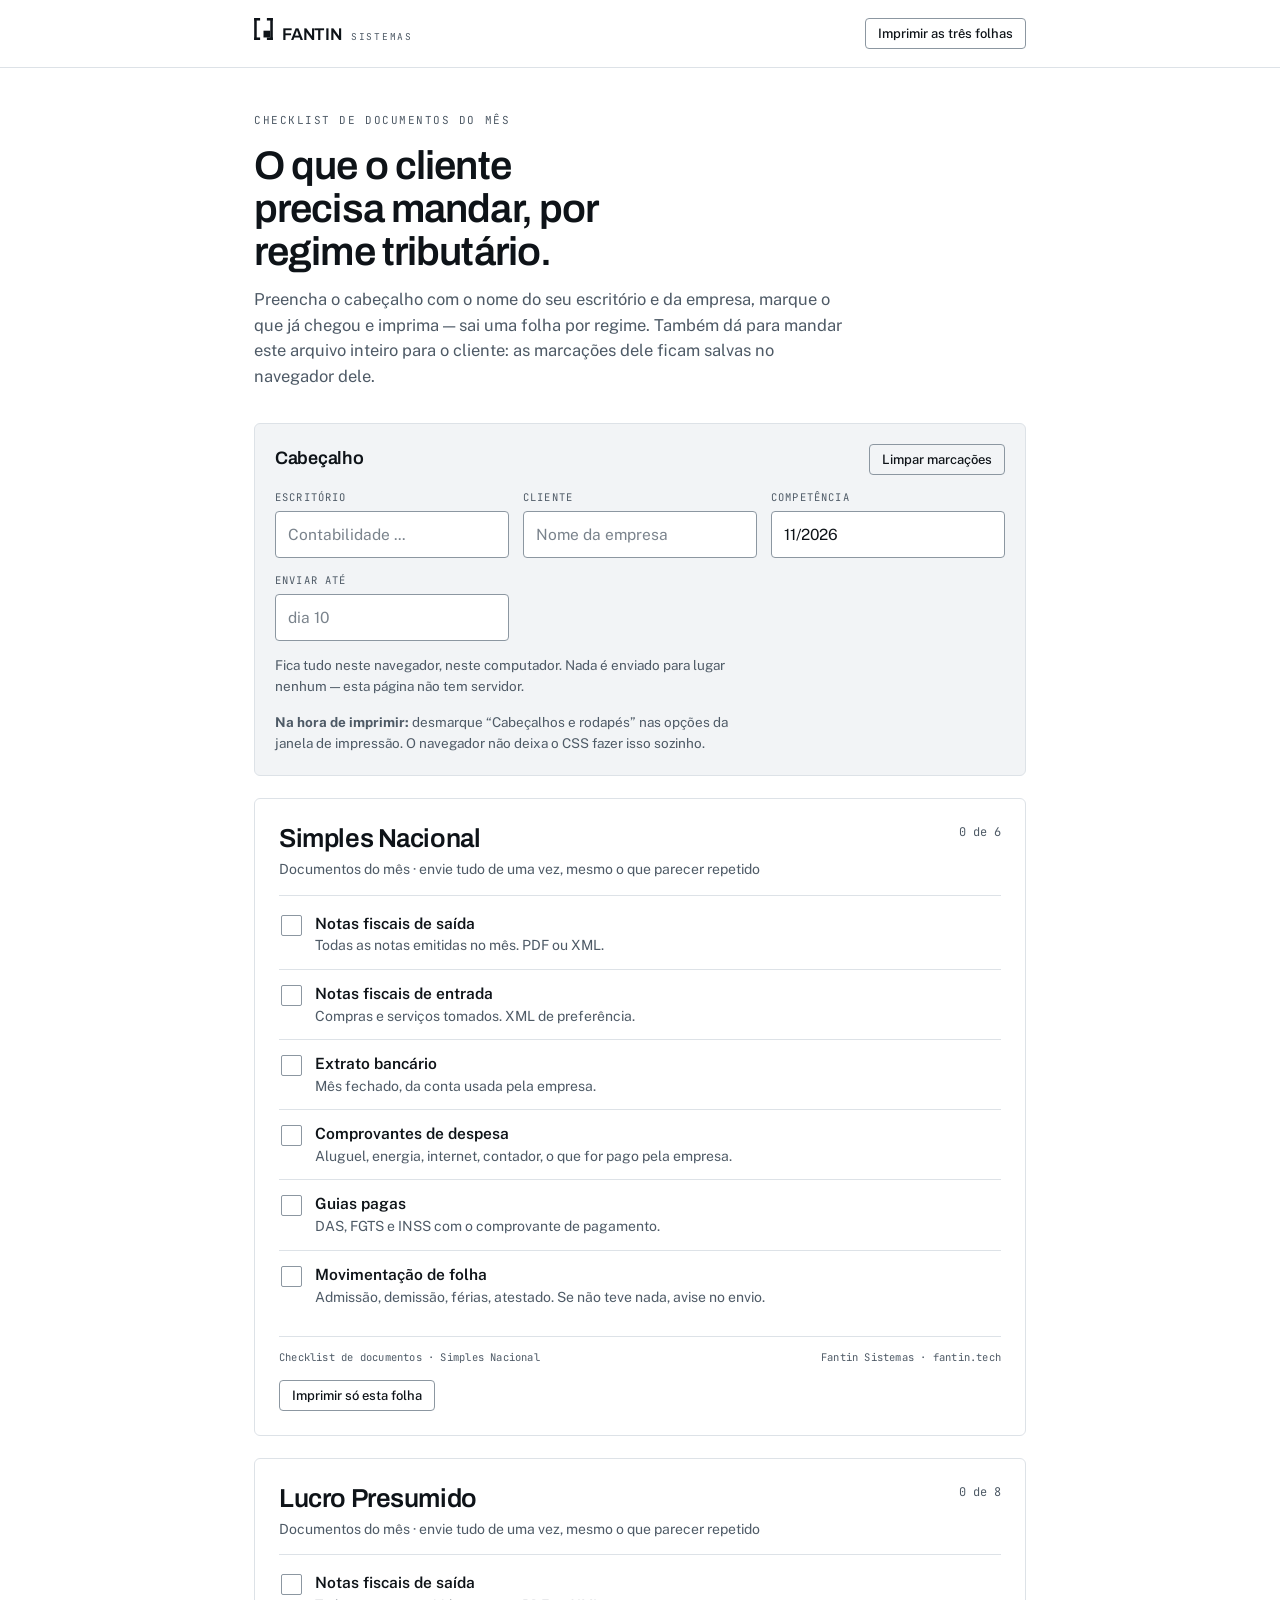
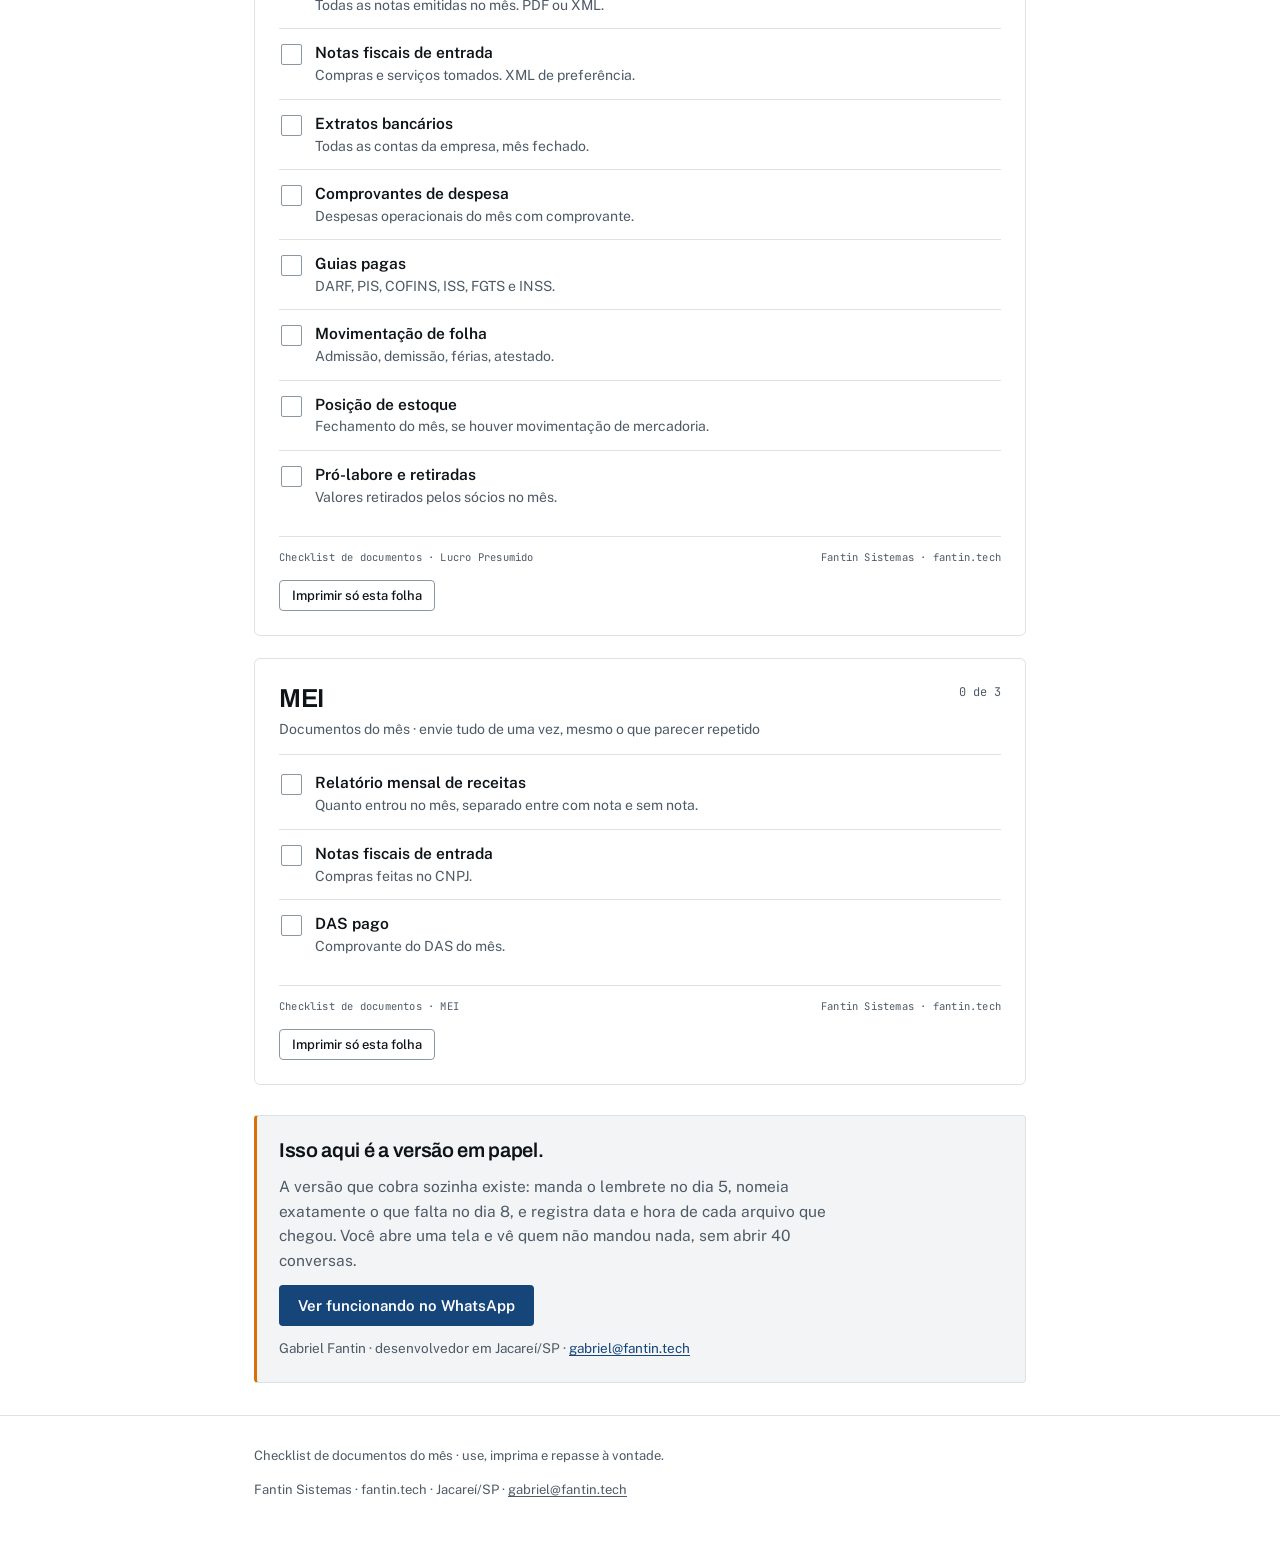
==== checklist-documentos/index.html @ 0e780b03 "Site e demonstracao do portal de documentos Site institucional, pagina do checklist de documentos, p" ====
<!doctype html>
<html lang="pt-BR">
<head>
<meta charset="utf-8">
<meta name="viewport" content="width=device-width, initial-scale=1">
<title>Checklist de documentos do mês — por regime tributário</title>
<meta name="description" content="O que o cliente precisa mandar todo mês, por regime tributário. Marque, personalize com o nome do escritório e imprima — uma folha por regime.">
<meta name="robots" content="noindex">

<!--
  ═══════════════════════════════════════════════════════════════════
  ISCA — Checklist de documentos do mês
  Material para o escritório de contabilidade personalizar e repassar
  para a carteira dele. Abre por file:// (duplo clique) e por HTTP.

  Fonte do conteúdo: prototipos/01-portal-contabil/index.html → var CATALOGO
  Se o CATALOGO mudar lá, mude aqui também. São duas listas separadas
  de propósito: este arquivo não pode depender de JS de outro projeto.

  Sem biblioteca externa. CSS e JS embutidos. Fontes do Google Fonts,
  o mesmo conjunto de site/index.html.

  DECISÕES DE IMPRESSÃO
  · Uma folha A4 por regime (.folha + .folha { break-before: page }).
  · O bloco de venda do fim NÃO imprime. O papel é do contador, não é
    anúncio. O que imprime é uma linha de assinatura discreta no pé de
    cada folha.
  · O cabeçalho/rodapé do navegador não sai por CSS — a página avisa o
    usuário para desmarcar na janela de impressão.
  ═══════════════════════════════════════════════════════════════════
-->

<link rel="preconnect" href="https://fonts.googleapis.com">
<link rel="preconnect" href="https://fonts.gstatic.com" crossorigin>
<link rel="stylesheet" href="https://fonts.googleapis.com/css2?family=Archivo:wght@500;600;700&family=Public+Sans:wght@400;500;600&family=JetBrains+Mono:wght@400;500&display=swap">

<style>
/* ── tokens: mesmos de site/index.html ──────────────────────────── */
:root{
  --ink-900:#0E1318; --ink-700:#2A333D; --ink-500:#4E5A66;
  --ink-300:#8C97A1; --ink-100:#DDE2E7; --ink-050:#F2F4F6;
  --brand-700:#0F3560; --brand-600:#16457A; --brand-100:#E3EBF4;
  --signal-800:#9A4F02; --signal-600:#D97005; --signal-100:#FBEBD6;
  --success:#11703F; --warning:#8F5F09; --danger:#B0281F;

  --bg:#FFFFFF; --surface:var(--ink-050); --text:var(--ink-900);
  --text-2:var(--ink-500); --line:var(--ink-100); --line-2:var(--ink-300);
  --accent:var(--brand-600); --accent-hover:var(--brand-700);
  --sig:var(--signal-600); --sig-text:var(--signal-800); --sig-bg:var(--signal-100);
  --on-accent:#FFFFFF;

  --sh-sm:0 1px 2px rgba(14,19,24,.06);
  --sh-md:0 2px 4px rgba(14,19,24,.06), 0 4px 12px -4px rgba(14,19,24,.10);
  --sh-focus:0 0 0 3px rgba(22,69,122,.28);
  --r-sm:2px; --r-md:4px; --r-lg:6px; --r-xl:10px;
  --e-out:cubic-bezier(.22,.61,.36,1);
}
@media (prefers-color-scheme: dark){
  :root:not([data-theme="light"]){
    --bg:#0E1318; --surface:#161C23; --text:#E6EAEE; --text-2:#A3AEB8;
    --line:#242D36; --line-2:#38434E;
    --accent:#6BA6F5; --accent-hover:#8FBDF8;
    --sig:#F2A03D; --sig-text:#F2A03D; --sig-bg:#3A2A12;
    --on-accent:#0E1318;
    --sh-focus:0 0 0 3px rgba(107,166,245,.30);
  }
}
:root[data-theme="dark"]{
  --bg:#0E1318; --surface:#161C23; --text:#E6EAEE; --text-2:#A3AEB8;
  --line:#242D36; --line-2:#38434E;
  --accent:#6BA6F5; --accent-hover:#8FBDF8;
  --sig:#F2A03D; --sig-text:#F2A03D; --sig-bg:#3A2A12;
  --on-accent:#0E1318;
  --sh-focus:0 0 0 3px rgba(107,166,245,.30);
}

*{box-sizing:border-box;margin:0;padding:0}
body{
  background:var(--bg); color:var(--text);
  font-family:"Public Sans",system-ui,"Segoe UI",Roboto,sans-serif;
  font-size:16px; line-height:1.6; -webkit-font-smoothing:antialiased;
  overflow-wrap:anywhere;
}
a{color:var(--accent);text-underline-offset:2px}
:focus-visible{outline:2px solid var(--accent);outline-offset:3px;border-radius:var(--r-sm)}
@media (prefers-reduced-motion:reduce){*{animation:none!important;transition:none!important}}

.wrap{max-width:820px;margin:0 auto;padding:0 24px}
@media(max-width:600px){.wrap{padding:0 16px}}

/* ── marca ──────────────────────────────────────────────────────── */
.mark{display:inline-flex;align-items:baseline;gap:9px;text-decoration:none;color:var(--text)}
.mark svg{flex:none}
.mark .wordmark{font-family:Archivo,"Helvetica Neue",Arial,sans-serif;font-weight:600;font-size:17px;letter-spacing:-.01em}
.mark .sub{font-family:"JetBrains Mono",ui-monospace,Consolas,monospace;font-size:9.5px;text-transform:uppercase;letter-spacing:.18em;color:var(--text-2)}

/* ── tipografia ─────────────────────────────────────────────────── */
.eyebrow{font-family:"JetBrains Mono",monospace;font-size:11px;text-transform:uppercase;letter-spacing:.14em;color:var(--text-2)}
h1{font-family:Archivo,"Helvetica Neue",Arial,sans-serif;font-weight:600;font-size:clamp(27px,4.4vw,40px);line-height:1.08;letter-spacing:-.022em;text-wrap:balance;max-width:20ch}
h2{font-family:Archivo,"Helvetica Neue",Arial,sans-serif;font-weight:600;font-size:clamp(21px,2.8vw,26px);line-height:1.2;letter-spacing:-.016em}
h3{font-size:16.5px;font-weight:600;letter-spacing:-.005em;line-height:1.35}
.lede{font-size:16.5px;line-height:1.55;color:var(--text-2);max-width:60ch}
p{max-width:64ch}

/* ── topo ───────────────────────────────────────────────────────── */
.topo{border-bottom:1px solid var(--line);padding:18px 0}
.topo .wrap{display:flex;align-items:center;justify-content:space-between;gap:16px;flex-wrap:wrap}
.intro{padding:clamp(28px,5vw,44px) 0 8px;display:flex;flex-direction:column;gap:14px;align-items:flex-start}

/* ── painel de personalização ───────────────────────────────────── */
.painel{background:var(--surface);border:1px solid var(--line);border-radius:var(--r-lg);padding:20px;margin:26px 0 10px;display:flex;flex-direction:column;gap:14px}
.painel .tit{display:flex;justify-content:space-between;align-items:baseline;gap:12px;flex-wrap:wrap}
.campos{display:grid;grid-template-columns:repeat(auto-fit,minmax(190px,1fr));gap:14px}
.campo{display:flex;flex-direction:column;gap:5px;min-width:0}
.campo label{font-family:"JetBrains Mono",monospace;font-size:10.5px;text-transform:uppercase;letter-spacing:.11em;color:var(--text-2)}
.campo input{
  width:100%;min-width:0;font:inherit;font-size:15.5px;color:var(--text);
  background:var(--bg);border:1px solid var(--line-2);border-radius:var(--r-md);padding:10px 12px;
}
.campo input::placeholder{color:var(--text-2);opacity:.75}
.campo input:focus-visible{outline:2px solid var(--accent);outline-offset:1px}

/* ── botões ─────────────────────────────────────────────────────── */
.btn{display:inline-flex;align-items:center;gap:8px;font-family:"Public Sans",sans-serif;font-size:15px;font-weight:600;line-height:1;padding:12px 18px;border-radius:var(--r-md);text-decoration:none;border:1px solid transparent;cursor:pointer;transition:background .16s var(--e-out),border-color .16s var(--e-out);color:var(--text);background:transparent}
.btn-primary{background:var(--accent);color:var(--on-accent)}
.btn-primary:hover{background:var(--accent-hover)}
.btn-ghost{border-color:var(--line-2)}
.btn-ghost:hover{background:var(--surface)}
.btn-mini{font-size:13px;padding:8px 12px;font-weight:500}
.btn-row{display:flex;flex-wrap:wrap;gap:10px;align-items:center}
.nota{font-size:13.5px;color:var(--text-2);max-width:60ch}

/* ── folha (um regime) ──────────────────────────────────────────── */
.folha{border:1px solid var(--line);border-radius:var(--r-lg);padding:24px;margin:22px 0;background:var(--bg)}
.folha-cab{display:flex;justify-content:space-between;align-items:flex-start;gap:16px;flex-wrap:wrap;border-bottom:1px solid var(--line);padding-bottom:14px;margin-bottom:4px}
.folha-cab .t{display:flex;flex-direction:column;gap:4px}
.folha-cab .t p{font-size:14px;color:var(--text-2);margin:0}
.conta{font-family:"JetBrains Mono",monospace;font-size:12px;color:var(--text-2);font-variant-numeric:tabular-nums;white-space:nowrap}

/* cabeçalho que só existe no papel */
.cab-print{display:none}

/* ── lista de documentos ────────────────────────────────────────── */
.docs{list-style:none;display:flex;flex-direction:column}
.docs li{border-bottom:1px solid var(--line)}
.docs li:last-child{border-bottom:0}
.item{display:flex;gap:13px;align-items:flex-start;padding:13px 2px;cursor:pointer}
.item:hover .nome{color:var(--accent)}
.chk{
  appearance:none;-webkit-appearance:none;
  width:21px;height:21px;flex:none;margin-top:2px;
  border:1.5px solid var(--line-2);border-radius:var(--r-sm);
  background:var(--bg);position:relative;cursor:pointer;
}
.chk:checked{background:var(--accent);border-color:var(--accent)}
.chk:checked::after{
  content:"";position:absolute;left:6.5px;top:2.5px;width:5px;height:10px;
  border:solid var(--on-accent);border-width:0 2px 2px 0;transform:rotate(45deg);
}
.chk:focus-visible{outline:2px solid var(--accent);outline-offset:2px}
.txt{display:flex;flex-direction:column;gap:2px;min-width:0}
.nome{font-weight:600;font-size:15.5px;line-height:1.35}
.dica{font-size:14px;color:var(--text-2);line-height:1.45;max-width:62ch}
.item input:checked ~ .txt .nome{text-decoration:line-through;text-decoration-thickness:1px;color:var(--text-2)}

/* pé de cada folha — assinatura discreta */
.folha-pe{margin-top:16px;padding-top:12px;border-top:1px solid var(--line);display:flex;justify-content:space-between;gap:14px;flex-wrap:wrap;font-family:"JetBrains Mono",monospace;font-size:10.5px;color:var(--text-2);letter-spacing:.02em}

/* ── bloco final (não imprime) ──────────────────────────────────── */
.fim{border:1px solid var(--line);border-left:3px solid var(--sig);border-radius:var(--r-md);background:var(--surface);padding:22px;margin:30px 0 8px;display:flex;flex-direction:column;gap:12px;align-items:flex-start}
.fim h2{font-size:20px}
.fim p{font-size:15.5px;color:var(--text-2)}

footer{padding:30px 0 44px;font-size:13px;color:var(--text-2);border-top:1px solid var(--line);margin-top:32px}
footer .wrap{display:flex;flex-wrap:wrap;gap:14px;justify-content:space-between;align-items:baseline}
footer a{color:var(--text-2)}

/* ══ IMPRESSÃO ═══════════════════════════════════════════════════ */
@page{ size:A4; margin:14mm 15mm; }

@media print{
  /* tokens voltam ao claro: papel escuro gasta tinta e não lê */
  :root, :root[data-theme="dark"], :root:not([data-theme="light"]){
    --bg:#FFFFFF; --surface:#FFFFFF; --text:#000000; --text-2:#3A3A3A;
    --line:#BBBBBB; --line-2:#777777; --accent:#000000; --on-accent:#FFFFFF;
    --sig:#000000; --sig-text:#000000; --sig-bg:#FFFFFF;
  }
  html,body{background:#fff;color:#000;font-size:11.5pt;line-height:1.42}
  .no-print,.topo,.intro,.painel,.fim,footer,.conta{display:none!important}
  .wrap{max-width:none;padding:0}

  .folha{border:0;border-radius:0;padding:0;margin:0;break-inside:auto}
  .folha + .folha{break-before:page}

  .folha-cab{border-bottom:1.2pt solid #000;padding-bottom:7pt;margin-bottom:0}
  .folha-cab h2{font-size:20pt;letter-spacing:-.012em}
  .folha-cab .t p{font-size:9.5pt;color:#333}

  /* cabeçalho de papel: campos do escritório, um por folha */
  .cab-print{
    display:flex;flex-wrap:wrap;gap:7pt 20pt;
    margin:11pt 0 13pt;font-size:10.5pt;color:#000;
  }
  .cab-print span{display:flex;align-items:baseline;gap:6pt;min-width:38%}
  .cab-print b{font-weight:600;font-size:8pt;text-transform:uppercase;letter-spacing:.09em;color:#444;white-space:nowrap}
  .cab-print i{font-style:normal;flex:1;min-width:70pt;border-bottom:.6pt solid #999;min-height:14pt}

  .docs li{border-bottom:.5pt dotted #BBB;break-inside:avoid}
  .item{padding:9pt 0;gap:9pt;cursor:auto}
  .chk{
    width:13pt;height:13pt;margin-top:1.5pt;border:1pt solid #000;
    background:#fff!important;border-radius:0;
  }
  .chk:checked{background:#fff!important;border-color:#000!important}
  .chk:checked::after{left:4pt;top:1pt;width:3.2pt;height:7.6pt;border-color:#000;border-width:0 1.2pt 1.2pt 0}
  .nome{font-size:12pt;font-weight:600}
  .item input:checked ~ .txt .nome{text-decoration:none;color:#000}
  .dica{font-size:9.8pt;color:#333;max-width:none;line-height:1.35}

  .folha-pe{margin-top:14pt;padding-top:6pt;border-top:.5pt solid #999;font-size:8pt;color:#555}

  a{color:#000;text-decoration:none}
}

/* imprimir um regime só — botão "só esta folha" */
@media print{
  body[data-solo="simples"]   .folha:not([data-regime="simples"]),
  body[data-solo="presumido"] .folha:not([data-regime="presumido"]),
  body[data-solo="mei"]       .folha:not([data-regime="mei"]){display:none!important}
  body[data-solo] .folha{break-before:auto!important}
}
</style>
</head>
<body>

<div class="topo no-print">
  <div class="wrap">
    <span class="mark" aria-label="Fantin Sistemas">
      <svg width="19" height="22" viewBox="0 0 22 26" role="img" aria-hidden="true">
        <g fill="currentColor">
          <rect x="0" y="0" width="3" height="26"/><rect x="0" y="0" width="7" height="3"/><rect x="0" y="23" width="7" height="3"/>
          <rect x="19" y="0" width="3" height="26"/><rect x="15" y="0" width="7" height="3"/><rect x="15" y="23" width="7" height="3"/>
          <rect x="11" y="15" width="8" height="8"/>
        </g>
      </svg>
      <span class="wordmark">FANTIN</span>
      <span class="sub">Sistemas</span>
    </span>
    <button class="btn btn-ghost btn-mini" id="btn-imprimir" type="button">Imprimir as três folhas</button>
  </div>
</div>

<main>
<div class="wrap">

  <div class="intro no-print">
    <p class="eyebrow">Checklist de documentos do mês</p>
    <h1>O que o cliente precisa mandar, por regime tributário.</h1>
    <p class="lede">
      Preencha o cabeçalho com o nome do seu escritório e da empresa, marque o que já
      chegou e imprima — sai uma folha por regime. Também dá para mandar este arquivo
      inteiro para o cliente: as marcações dele ficam salvas no navegador dele.
    </p>
  </div>

  <!-- ── personalização ────────────────────────────────────────── -->
  <section class="painel no-print" aria-labelledby="t-painel">
    <div class="tit">
      <h2 id="t-painel" style="font-size:18px">Cabeçalho</h2>
      <button class="btn btn-ghost btn-mini" id="btn-limpar" type="button">Limpar marcações</button>
    </div>
    <div class="campos">
      <div class="campo">
        <label for="f-escritorio">Escritório</label>
        <input id="f-escritorio" data-campo="escritorio" type="text" autocomplete="off" placeholder="Contabilidade ...">
      </div>
      <div class="campo">
        <label for="f-cliente">Cliente</label>
        <input id="f-cliente" data-campo="cliente" type="text" autocomplete="off" placeholder="Nome da empresa">
      </div>
      <div class="campo">
        <label for="f-competencia">Compet&ecirc;ncia</label>
        <input id="f-competencia" data-campo="competencia" type="text" autocomplete="off" placeholder="MM/AAAA">
      </div>
      <div class="campo">
        <label for="f-prazo">Enviar at&eacute;</label>
        <input id="f-prazo" data-campo="prazo" type="text" autocomplete="off" placeholder="dia 10">
      </div>
    </div>
    <p class="nota">
      Fica tudo neste navegador, neste computador. Nada é enviado para lugar nenhum —
      esta página não tem servidor.
    </p>
    <p class="nota">
      <strong>Na hora de imprimir:</strong> desmarque &ldquo;Cabe&ccedil;alhos e rodap&eacute;s&rdquo; nas
      op&ccedil;&otilde;es da janela de impress&atilde;o. O navegador n&atilde;o deixa o CSS fazer isso sozinho.
    </p>
  </section>

  <!-- ═══ FOLHA 1 — SIMPLES NACIONAL ═════════════════════════════ -->
  <section class="folha" data-regime="simples" aria-labelledby="h-simples">
    <div class="folha-cab">
      <div class="t">
        <h2 id="h-simples">Simples Nacional</h2>
        <p>Documentos do m&ecirc;s &middot; envie tudo de uma vez, mesmo o que parecer repetido</p>
      </div>
      <span class="conta" data-conta="simples" aria-live="polite"></span>
    </div>

    <div class="cab-print" aria-hidden="true">
      <span><b>Escrit&oacute;rio</b><i data-fill="escritorio"></i></span>
      <span><b>Cliente</b><i data-fill="cliente"></i></span>
      <span><b>Compet&ecirc;ncia</b><i data-fill="competencia"></i></span>
      <span><b>Enviar at&eacute;</b><i data-fill="prazo"></i></span>
    </div>

    <ul class="docs">
      <li><label class="item" for="k-simples-nfs">
        <input class="chk" type="checkbox" id="k-simples-nfs" data-k="simples:nfs">
        <span class="txt"><span class="nome">Notas fiscais de sa&iacute;da</span>
        <span class="dica">Todas as notas emitidas no m&ecirc;s. PDF ou XML.</span></span></label></li>

      <li><label class="item" for="k-simples-nfe">
        <input class="chk" type="checkbox" id="k-simples-nfe" data-k="simples:nfe">
        <span class="txt"><span class="nome">Notas fiscais de entrada</span>
        <span class="dica">Compras e servi&ccedil;os tomados. XML de prefer&ecirc;ncia.</span></span></label></li>

      <li><label class="item" for="k-simples-ext">
        <input class="chk" type="checkbox" id="k-simples-ext" data-k="simples:ext">
        <span class="txt"><span class="nome">Extrato banc&aacute;rio</span>
        <span class="dica">M&ecirc;s fechado, da conta usada pela empresa.</span></span></label></li>

      <li><label class="item" for="k-simples-desp">
        <input class="chk" type="checkbox" id="k-simples-desp" data-k="simples:desp">
        <span class="txt"><span class="nome">Comprovantes de despesa</span>
        <span class="dica">Aluguel, energia, internet, contador, o que for pago pela empresa.</span></span></label></li>

      <li><label class="item" for="k-simples-guias">
        <input class="chk" type="checkbox" id="k-simples-guias" data-k="simples:guias">
        <span class="txt"><span class="nome">Guias pagas</span>
        <span class="dica">DAS, FGTS e INSS com o comprovante de pagamento.</span></span></label></li>

      <li><label class="item" for="k-simples-folha">
        <input class="chk" type="checkbox" id="k-simples-folha" data-k="simples:folha">
        <span class="txt"><span class="nome">Movimenta&ccedil;&atilde;o de folha</span>
        <span class="dica">Admiss&atilde;o, demiss&atilde;o, f&eacute;rias, atestado. Se n&atilde;o teve nada, avise no envio.</span></span></label></li>
    </ul>

    <div class="folha-pe">
      <span>Checklist de documentos &middot; Simples Nacional</span>
      <span>Fantin Sistemas &middot; fantin.tech</span>
    </div>
    <div class="btn-row no-print" style="margin-top:14px">
      <button class="btn btn-ghost btn-mini" type="button" data-solo="simples">Imprimir s&oacute; esta folha</button>
    </div>
  </section>

  <!-- ═══ FOLHA 2 — LUCRO PRESUMIDO ══════════════════════════════ -->
  <section class="folha" data-regime="presumido" aria-labelledby="h-presumido">
    <div class="folha-cab">
      <div class="t">
        <h2 id="h-presumido">Lucro Presumido</h2>
        <p>Documentos do m&ecirc;s &middot; envie tudo de uma vez, mesmo o que parecer repetido</p>
      </div>
      <span class="conta" data-conta="presumido" aria-live="polite"></span>
    </div>

    <div class="cab-print" aria-hidden="true">
      <span><b>Escrit&oacute;rio</b><i data-fill="escritorio"></i></span>
      <span><b>Cliente</b><i data-fill="cliente"></i></span>
      <span><b>Compet&ecirc;ncia</b><i data-fill="competencia"></i></span>
      <span><b>Enviar at&eacute;</b><i data-fill="prazo"></i></span>
    </div>

    <ul class="docs">
      <li><label class="item" for="k-presumido-nfs">
        <input class="chk" type="checkbox" id="k-presumido-nfs" data-k="presumido:nfs">
        <span class="txt"><span class="nome">Notas fiscais de sa&iacute;da</span>
        <span class="dica">Todas as notas emitidas no m&ecirc;s. PDF ou XML.</span></span></label></li>

      <li><label class="item" for="k-presumido-nfe">
        <input class="chk" type="checkbox" id="k-presumido-nfe" data-k="presumido:nfe">
        <span class="txt"><span class="nome">Notas fiscais de entrada</span>
        <span class="dica">Compras e servi&ccedil;os tomados. XML de prefer&ecirc;ncia.</span></span></label></li>

      <li><label class="item" for="k-presumido-ext">
        <input class="chk" type="checkbox" id="k-presumido-ext" data-k="presumido:ext">
        <span class="txt"><span class="nome">Extratos banc&aacute;rios</span>
        <span class="dica">Todas as contas da empresa, m&ecirc;s fechado.</span></span></label></li>

      <li><label class="item" for="k-presumido-desp">
        <input class="chk" type="checkbox" id="k-presumido-desp" data-k="presumido:desp">
        <span class="txt"><span class="nome">Comprovantes de despesa</span>
        <span class="dica">Despesas operacionais do m&ecirc;s com comprovante.</span></span></label></li>

      <li><label class="item" for="k-presumido-guias">
        <input class="chk" type="checkbox" id="k-presumido-guias" data-k="presumido:guias">
        <span class="txt"><span class="nome">Guias pagas</span>
        <span class="dica">DARF, PIS, COFINS, ISS, FGTS e INSS.</span></span></label></li>

      <li><label class="item" for="k-presumido-folha">
        <input class="chk" type="checkbox" id="k-presumido-folha" data-k="presumido:folha">
        <span class="txt"><span class="nome">Movimenta&ccedil;&atilde;o de folha</span>
        <span class="dica">Admiss&atilde;o, demiss&atilde;o, f&eacute;rias, atestado.</span></span></label></li>

      <li><label class="item" for="k-presumido-est">
        <input class="chk" type="checkbox" id="k-presumido-est" data-k="presumido:est">
        <span class="txt"><span class="nome">Posi&ccedil;&atilde;o de estoque</span>
        <span class="dica">Fechamento do m&ecirc;s, se houver movimenta&ccedil;&atilde;o de mercadoria.</span></span></label></li>

      <li><label class="item" for="k-presumido-pro">
        <input class="chk" type="checkbox" id="k-presumido-pro" data-k="presumido:pro">
        <span class="txt"><span class="nome">Pr&oacute;-labore e retiradas</span>
        <span class="dica">Valores retirados pelos s&oacute;cios no m&ecirc;s.</span></span></label></li>
    </ul>

    <div class="folha-pe">
      <span>Checklist de documentos &middot; Lucro Presumido</span>
      <span>Fantin Sistemas &middot; fantin.tech</span>
    </div>
    <div class="btn-row no-print" style="margin-top:14px">
      <button class="btn btn-ghost btn-mini" type="button" data-solo="presumido">Imprimir s&oacute; esta folha</button>
    </div>
  </section>

  <!-- ═══ FOLHA 3 — MEI ══════════════════════════════════════════ -->
  <section class="folha" data-regime="mei" aria-labelledby="h-mei">
    <div class="folha-cab">
      <div class="t">
        <h2 id="h-mei">MEI</h2>
        <p>Documentos do m&ecirc;s &middot; envie tudo de uma vez, mesmo o que parecer repetido</p>
      </div>
      <span class="conta" data-conta="mei" aria-live="polite"></span>
    </div>

    <div class="cab-print" aria-hidden="true">
      <span><b>Escrit&oacute;rio</b><i data-fill="escritorio"></i></span>
      <span><b>Cliente</b><i data-fill="cliente"></i></span>
      <span><b>Compet&ecirc;ncia</b><i data-fill="competencia"></i></span>
      <span><b>Enviar at&eacute;</b><i data-fill="prazo"></i></span>
    </div>

    <ul class="docs">
      <li><label class="item" for="k-mei-rec">
        <input class="chk" type="checkbox" id="k-mei-rec" data-k="mei:rec">
        <span class="txt"><span class="nome">Relat&oacute;rio mensal de receitas</span>
        <span class="dica">Quanto entrou no m&ecirc;s, separado entre com nota e sem nota.</span></span></label></li>

      <li><label class="item" for="k-mei-nfe">
        <input class="chk" type="checkbox" id="k-mei-nfe" data-k="mei:nfe">
        <span class="txt"><span class="nome">Notas fiscais de entrada</span>
        <span class="dica">Compras feitas no CNPJ.</span></span></label></li>

      <li><label class="item" for="k-mei-guias">
        <input class="chk" type="checkbox" id="k-mei-guias" data-k="mei:guias">
        <span class="txt"><span class="nome">DAS pago</span>
        <span class="dica">Comprovante do DAS do m&ecirc;s.</span></span></label></li>
    </ul>

    <div class="folha-pe">
      <span>Checklist de documentos &middot; MEI</span>
      <span>Fantin Sistemas &middot; fantin.tech</span>
    </div>
    <div class="btn-row no-print" style="margin-top:14px">
      <button class="btn btn-ghost btn-mini" type="button" data-solo="mei">Imprimir s&oacute; esta folha</button>
    </div>
  </section>

  <!-- ── bloco final: honesto e curto. Não vai para o papel. ───── -->
  <aside class="fim no-print">
    <h2>Isso aqui &eacute; a vers&atilde;o em papel.</h2>
    <p>
      A vers&atilde;o que cobra sozinha existe: manda o lembrete no dia 5, nomeia exatamente
      o que falta no dia 8, e registra data e hora de cada arquivo que chegou. Voc&ecirc; abre
      uma tela e v&ecirc; quem n&atilde;o mandou nada, sem abrir 40 conversas.
    </p>
    <a class="btn btn-primary"
       href="https://wa.me/5527992864820?text=Oi%20Gabriel%2C%20usei%20o%20checklist%20de%20documentos%20e%20queria%20ver%20a%20vers%C3%A3o%20que%20cobra%20sozinha."
       target="_blank" rel="noopener">Ver funcionando no WhatsApp</a>
    <p style="font-size:13.5px">
      Gabriel Fantin &middot; desenvolvedor em Jacare&iacute;/SP &middot;
      <a href="mailto:gabriel@fantin.tech">gabriel@fantin.tech</a>
    </p>
  </aside>

</div>
</main>

<footer class="no-print">
  <div class="wrap">
    <span>Checklist de documentos do m&ecirc;s &middot; use, imprima e repasse &agrave; vontade.</span>
    <span>Fantin Sistemas &middot; fantin.tech &middot; Jacare&iacute;/SP &middot; <a href="mailto:gabriel@fantin.tech">gabriel@fantin.tech</a></span>
  </div>
</footer>

<script>
(function(){
  "use strict";

  var KEY = "fs_checklist_v1";
  var CAMPOS = ["escritorio","cliente","competencia","prazo"];

  /* ── estado ────────────────────────────────────────────────── */
  var S = { campos:{}, marcados:{} };

  function carregar(){
    try{
      var raw = localStorage.getItem(KEY);
      if(!raw) return;
      var o = JSON.parse(raw);
      if(o && typeof o === "object"){
        if(o.campos   && typeof o.campos   === "object") S.campos   = o.campos;
        if(o.marcados && typeof o.marcados === "object") S.marcados = o.marcados;
      }
    }catch(e){}
  }

  function salvar(){
    try{ localStorage.setItem(KEY, JSON.stringify(S)); }catch(e){}
  }

  /* ── competência sugerida: mês anterior ────────────────────── */
  function competenciaPadrao(){
    var h = new Date();
    var c = new Date(h.getFullYear(), h.getMonth() - 1, 1);
    var mm = String(c.getMonth() + 1);
    if(mm.length < 2) mm = "0" + mm;
    return mm + "/" + c.getFullYear();
  }

  carregar();

  /* ── campos do cabeçalho ───────────────────────────────────── */
  var inputs = document.querySelectorAll("[data-campo]");

  function pintarCampo(nome){
    var v = S.campos[nome] || "";
    var alvos = document.querySelectorAll('[data-fill="' + nome + '"]');
    for(var i = 0; i < alvos.length; i++) alvos[i].textContent = v;
  }

  for(var i = 0; i < inputs.length; i++){
    (function(el){
      var nome = el.getAttribute("data-campo");
      if(typeof S.campos[nome] !== "string"){
        S.campos[nome] = (nome === "competencia") ? competenciaPadrao() : "";
      }
      el.value = S.campos[nome];
      pintarCampo(nome);
      el.addEventListener("input", function(){
        S.campos[nome] = el.value;
        pintarCampo(nome);
        salvar();
      });
    })(inputs[i]);
  }

  /* ── caixas de marcar ──────────────────────────────────────── */
  var caixas = document.querySelectorAll("[data-k]");

  function contar(){
    var regimes = document.querySelectorAll("[data-conta]");
    for(var r = 0; r < regimes.length; r++){
      var reg = regimes[r].getAttribute("data-conta");
      var lista = document.querySelectorAll('[data-k^="' + reg + ':"]');
      var n = 0;
      for(var k = 0; k < lista.length; k++){ if(lista[k].checked) n++; }
      regimes[r].textContent = n + " de " + lista.length;
    }
  }

  for(var j = 0; j < caixas.length; j++){
    (function(cx){
      var k = cx.getAttribute("data-k");
      cx.checked = S.marcados[k] === true;
      cx.addEventListener("change", function(){
        if(cx.checked) S.marcados[k] = true; else delete S.marcados[k];
        salvar();
        contar();
      });
    })(caixas[j]);
  }
  contar();

  /* ── limpar ────────────────────────────────────────────────── */
  var limpar = document.getElementById("btn-limpar");
  if(limpar) limpar.addEventListener("click", function(){
    S.marcados = {};
    for(var k = 0; k < caixas.length; k++) caixas[k].checked = false;
    salvar();
    contar();
  });

  /* ── impressão ─────────────────────────────────────────────── */
  function limparSolo(){ document.body.removeAttribute("data-solo"); }
  window.addEventListener("afterprint", limparSolo);

  var imprimir = document.getElementById("btn-imprimir");
  if(imprimir) imprimir.addEventListener("click", function(){
    limparSolo();
    window.print();
  });

  document.addEventListener("click", function(ev){
    var t = ev.target;
    if(!t || typeof t.closest !== "function") return;
    var b = t.closest("[data-solo]");
    if(!b || b === document.body) return;
    document.body.setAttribute("data-solo", b.getAttribute("data-solo"));
    window.print();
    /* rede de segurança: nem todo navegador dispara afterprint */
    setTimeout(limparSolo, 1500);
  });
})();
</script>

</body>
</html>
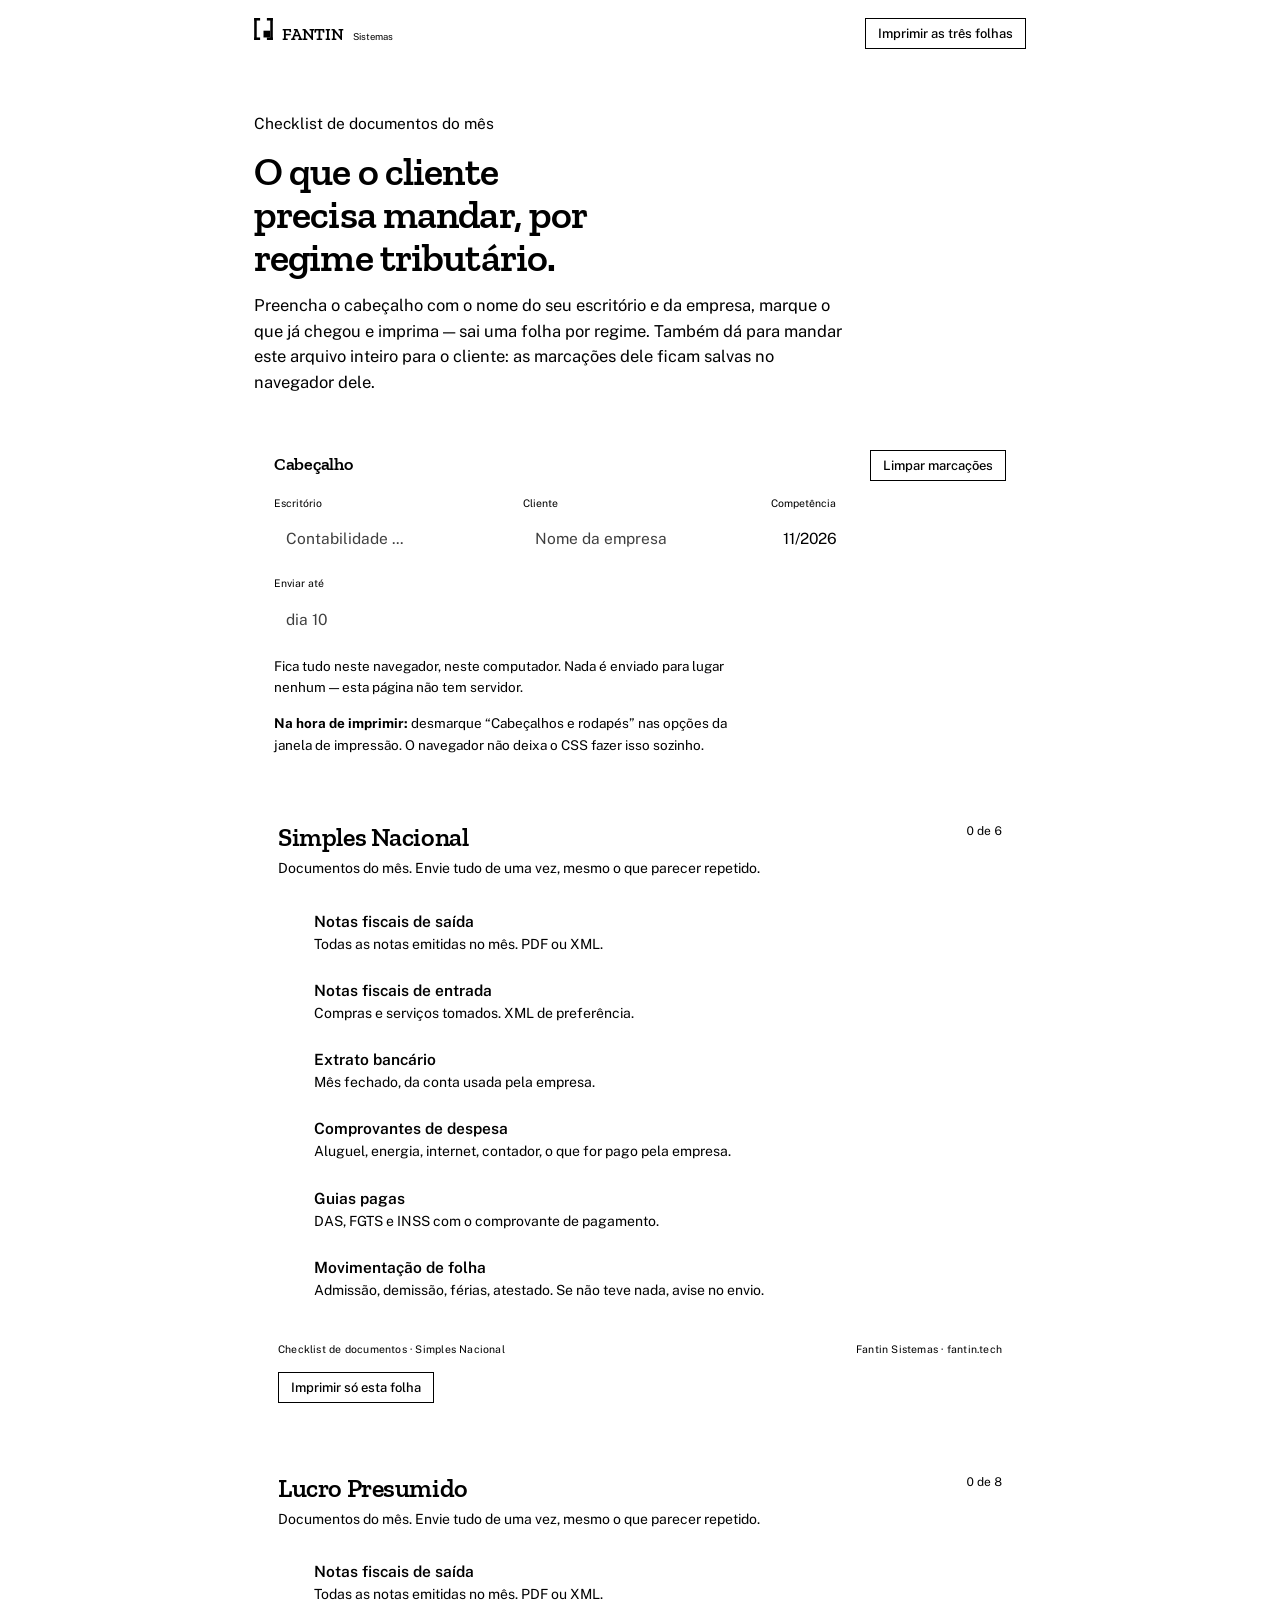
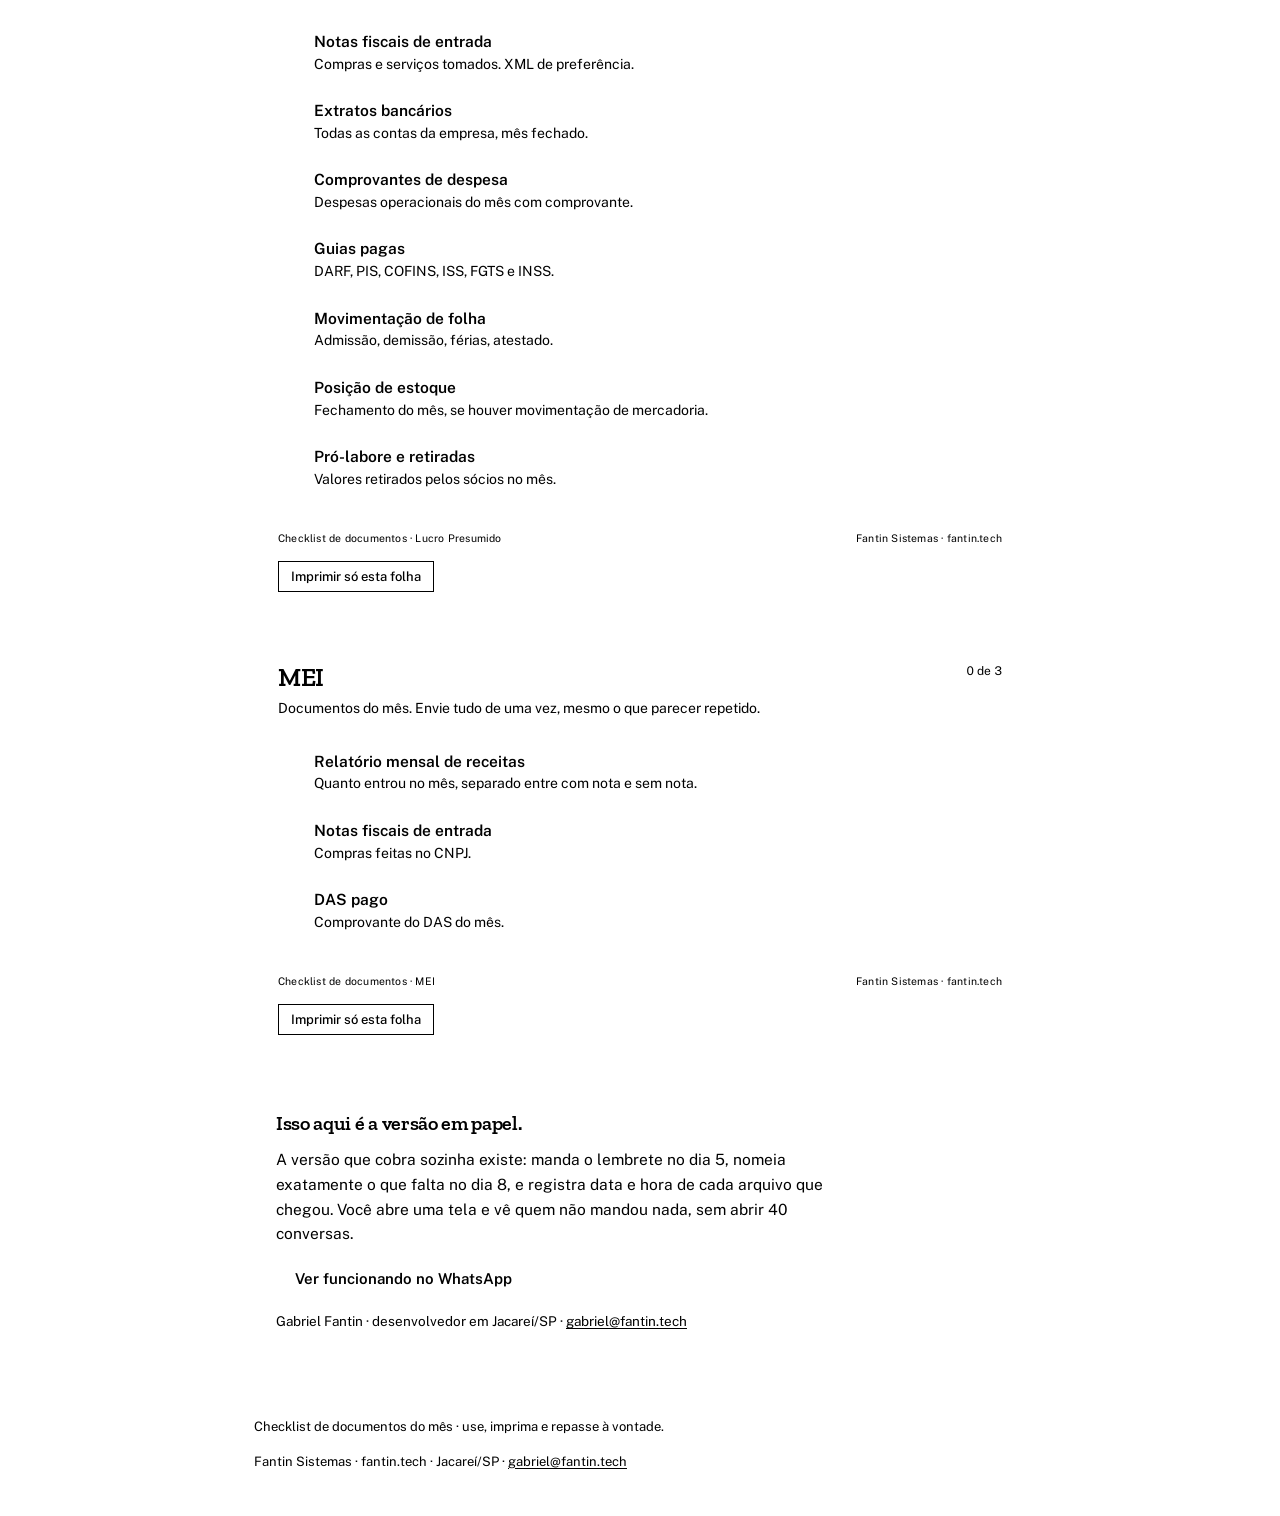
==== commit 4ecdbc19: "Aplica o sistema visual de documento e parametriza a demonstracao O site, o checklist e a politica p" ====
--- a/checklist-documentos/index.html
+++ b/checklist-documentos/index.html
@@ -32,158 +32,125 @@
 
 <link rel="preconnect" href="https://fonts.googleapis.com">
 <link rel="preconnect" href="https://fonts.gstatic.com" crossorigin>
-<link rel="stylesheet" href="https://fonts.googleapis.com/css2?family=Archivo:wght@500;600;700&family=Public+Sans:wght@400;500;600&family=JetBrains+Mono:wght@400;500&display=swap">
+<link rel="stylesheet" href="https://fonts.googleapis.com/css2?family=Public+Sans:wght@400;500;600&family=Zilla+Slab:wght@500;600;700&display=swap">
+
+<link rel="stylesheet" href="../sistema/tokens.css">
+<link rel="stylesheet" href="../sistema/motion.css">
 
 <style>
+/* Paleta e movimento vêm de sistema/. Aqui só o que é desta página. */
 /* ── tokens: mesmos de site/index.html ──────────────────────────── */
-:root{
-  --ink-900:#0E1318; --ink-700:#2A333D; --ink-500:#4E5A66;
-  --ink-300:#8C97A1; --ink-100:#DDE2E7; --ink-050:#F2F4F6;
-  --brand-700:#0F3560; --brand-600:#16457A; --brand-100:#E3EBF4;
-  --signal-800:#9A4F02; --signal-600:#D97005; --signal-100:#FBEBD6;
-  --success:#11703F; --warning:#8F5F09; --danger:#B0281F;
-
-  --bg:#FFFFFF; --surface:var(--ink-050); --text:var(--ink-900);
-  --text-2:var(--ink-500); --line:var(--ink-100); --line-2:var(--ink-300);
-  --accent:var(--brand-600); --accent-hover:var(--brand-700);
-  --sig:var(--signal-600); --sig-text:var(--signal-800); --sig-bg:var(--signal-100);
-  --on-accent:#FFFFFF;
-
-  --sh-sm:0 1px 2px rgba(14,19,24,.06);
-  --sh-md:0 2px 4px rgba(14,19,24,.06), 0 4px 12px -4px rgba(14,19,24,.10);
-  --sh-focus:0 0 0 3px rgba(22,69,122,.28);
-  --r-sm:2px; --r-md:4px; --r-lg:6px; --r-xl:10px;
-  --e-out:cubic-bezier(.22,.61,.36,1);
-}
-@media (prefers-color-scheme: dark){
-  :root:not([data-theme="light"]){
-    --bg:#0E1318; --surface:#161C23; --text:#E6EAEE; --text-2:#A3AEB8;
-    --line:#242D36; --line-2:#38434E;
-    --accent:#6BA6F5; --accent-hover:#8FBDF8;
-    --sig:#F2A03D; --sig-text:#F2A03D; --sig-bg:#3A2A12;
-    --on-accent:#0E1318;
-    --sh-focus:0 0 0 3px rgba(107,166,245,.30);
-  }
-}
-:root[data-theme="dark"]{
-  --bg:#0E1318; --surface:#161C23; --text:#E6EAEE; --text-2:#A3AEB8;
-  --line:#242D36; --line-2:#38434E;
-  --accent:#6BA6F5; --accent-hover:#8FBDF8;
-  --sig:#F2A03D; --sig-text:#F2A03D; --sig-bg:#3A2A12;
-  --on-accent:#0E1318;
-  --sh-focus:0 0 0 3px rgba(107,166,245,.30);
-}
 
 *{box-sizing:border-box;margin:0;padding:0}
 body{
-  background:var(--bg); color:var(--text);
+  background:var(--fundo); color:var(--texto);
   font-family:"Public Sans",system-ui,"Segoe UI",Roboto,sans-serif;
   font-size:16px; line-height:1.6; -webkit-font-smoothing:antialiased;
   overflow-wrap:anywhere;
 }
-a{color:var(--accent);text-underline-offset:2px}
-:focus-visible{outline:2px solid var(--accent);outline-offset:3px;border-radius:var(--r-sm)}
+a{color:var(--acento);text-underline-offset:2px}
+:focus-visible{outline:2px solid var(--acento);outline-offset:3px;border-radius:var(--raio-1)}
 @media (prefers-reduced-motion:reduce){*{animation:none!important;transition:none!important}}
 
 .wrap{max-width:820px;margin:0 auto;padding:0 24px}
 @media(max-width:600px){.wrap{padding:0 16px}}
 
 /* ── marca ──────────────────────────────────────────────────────── */
-.mark{display:inline-flex;align-items:baseline;gap:9px;text-decoration:none;color:var(--text)}
+.mark{display:inline-flex;align-items:baseline;gap:9px;text-decoration:none;color:var(--texto)}
 .mark svg{flex:none}
-.mark .wordmark{font-family:Archivo,"Helvetica Neue",Arial,sans-serif;font-weight:600;font-size:17px;letter-spacing:-.01em}
-.mark .sub{font-family:"JetBrains Mono",ui-monospace,Consolas,monospace;font-size:9.5px;text-transform:uppercase;letter-spacing:.18em;color:var(--text-2)}
+.mark .wordmark{font-family:"Zilla Slab",Georgia,serif;font-weight:600;font-size:17px;letter-spacing:-.01em}
+.mark .sub{font-size:9.5px;color:var(--texto-2)}
 
 /* ── tipografia ─────────────────────────────────────────────────── */
-.eyebrow{font-family:"JetBrains Mono",monospace;font-size:11px;text-transform:uppercase;letter-spacing:.14em;color:var(--text-2)}
-h1{font-family:Archivo,"Helvetica Neue",Arial,sans-serif;font-weight:600;font-size:clamp(27px,4.4vw,40px);line-height:1.08;letter-spacing:-.022em;text-wrap:balance;max-width:20ch}
-h2{font-family:Archivo,"Helvetica Neue",Arial,sans-serif;font-weight:600;font-size:clamp(21px,2.8vw,26px);line-height:1.2;letter-spacing:-.016em}
+.eyebrow{font-size:15.5px;color:var(--texto-2)}
+h1{font-family:"Zilla Slab",Georgia,serif;font-weight:600;font-size:clamp(27px,4.4vw,40px);line-height:1.08;letter-spacing:-.022em;text-wrap:balance;max-width:20ch}
+h2{font-family:"Zilla Slab",Georgia,serif;font-weight:600;font-size:clamp(21px,2.8vw,26px);line-height:1.2;letter-spacing:-.016em}
 h3{font-size:16.5px;font-weight:600;letter-spacing:-.005em;line-height:1.35}
-.lede{font-size:16.5px;line-height:1.55;color:var(--text-2);max-width:60ch}
+.lede{font-size:16.5px;line-height:1.55;color:var(--texto-2);max-width:60ch}
 p{max-width:64ch}
 
 /* ── topo ───────────────────────────────────────────────────────── */
-.topo{border-bottom:1px solid var(--line);padding:18px 0}
+.topo{border-bottom:1px solid var(--linha);padding:18px 0}
 .topo .wrap{display:flex;align-items:center;justify-content:space-between;gap:16px;flex-wrap:wrap}
 .intro{padding:clamp(28px,5vw,44px) 0 8px;display:flex;flex-direction:column;gap:14px;align-items:flex-start}
 
 /* ── painel de personalização ───────────────────────────────────── */
-.painel{background:var(--surface);border:1px solid var(--line);border-radius:var(--r-lg);padding:20px;margin:26px 0 10px;display:flex;flex-direction:column;gap:14px}
+.painel{background:var(--fundo-2);border:1px solid var(--linha);border-radius:var(--raio-3);padding:20px;margin:26px 0 10px;display:flex;flex-direction:column;gap:14px}
 .painel .tit{display:flex;justify-content:space-between;align-items:baseline;gap:12px;flex-wrap:wrap}
 .campos{display:grid;grid-template-columns:repeat(auto-fit,minmax(190px,1fr));gap:14px}
 .campo{display:flex;flex-direction:column;gap:5px;min-width:0}
-.campo label{font-family:"JetBrains Mono",monospace;font-size:10.5px;text-transform:uppercase;letter-spacing:.11em;color:var(--text-2)}
+.campo label{font-size:10.5px;color:var(--texto-2)}
 .campo input{
-  width:100%;min-width:0;font:inherit;font-size:15.5px;color:var(--text);
-  background:var(--bg);border:1px solid var(--line-2);border-radius:var(--r-md);padding:10px 12px;
+  width:100%;min-width:0;font:inherit;font-size:15.5px;color:var(--texto);
+  background:var(--fundo);border:1px solid var(--linha-forte);border-radius:var(--raio-2);padding:10px 12px;
 }
-.campo input::placeholder{color:var(--text-2);opacity:.75}
-.campo input:focus-visible{outline:2px solid var(--accent);outline-offset:1px}
+.campo input::placeholder{color:var(--texto-2);opacity:.75}
+.campo input:focus-visible{outline:2px solid var(--acento);outline-offset:1px}
 
 /* ── botões ─────────────────────────────────────────────────────── */
-.btn{display:inline-flex;align-items:center;gap:8px;font-family:"Public Sans",sans-serif;font-size:15px;font-weight:600;line-height:1;padding:12px 18px;border-radius:var(--r-md);text-decoration:none;border:1px solid transparent;cursor:pointer;transition:background .16s var(--e-out),border-color .16s var(--e-out);color:var(--text);background:transparent}
-.btn-primary{background:var(--accent);color:var(--on-accent)}
-.btn-primary:hover{background:var(--accent-hover)}
-.btn-ghost{border-color:var(--line-2)}
-.btn-ghost:hover{background:var(--surface)}
+.btn{display:inline-flex;align-items:center;gap:8px;font-family:"Public Sans",sans-serif;font-size:15px;font-weight:600;line-height:1;padding:12px 18px;border-radius:var(--raio-2);text-decoration:none;border:1px solid transparent;cursor:pointer;transition:background .16s var(--curva-saida),border-color .16s var(--curva-saida);color:var(--texto);background:transparent}
+.btn-primary{background:var(--acento);color:var(--texto-sobre-acento)}
+.btn-primary:hover{background:var(--acento-hover)}
+.btn-ghost{border-color:var(--linha-forte)}
+.btn-ghost:hover{background:var(--fundo-2)}
 .btn-mini{font-size:13px;padding:8px 12px;font-weight:500}
 .btn-row{display:flex;flex-wrap:wrap;gap:10px;align-items:center}
-.nota{font-size:13.5px;color:var(--text-2);max-width:60ch}
+.nota{font-size:13.5px;color:var(--texto-2);max-width:60ch}
 
 /* ── folha (um regime) ──────────────────────────────────────────── */
-.folha{border:1px solid var(--line);border-radius:var(--r-lg);padding:24px;margin:22px 0;background:var(--bg)}
-.folha-cab{display:flex;justify-content:space-between;align-items:flex-start;gap:16px;flex-wrap:wrap;border-bottom:1px solid var(--line);padding-bottom:14px;margin-bottom:4px}
+.folha{border:1px solid var(--linha);border-radius:var(--raio-3);padding:24px;margin:22px 0;background:var(--fundo)}
+.folha-cab{display:flex;justify-content:space-between;align-items:flex-start;gap:16px;flex-wrap:wrap;border-bottom:1px solid var(--linha);padding-bottom:14px;margin-bottom:4px}
 .folha-cab .t{display:flex;flex-direction:column;gap:4px}
-.folha-cab .t p{font-size:14px;color:var(--text-2);margin:0}
-.conta{font-family:"JetBrains Mono",monospace;font-size:12px;color:var(--text-2);font-variant-numeric:tabular-nums;white-space:nowrap}
+.folha-cab .t p{font-size:14px;color:var(--texto-2);margin:0}
+.conta{font-size:12px;color:var(--texto-2);font-variant-numeric:tabular-nums;white-space:nowrap}
 
 /* cabeçalho que só existe no papel */
 .cab-print{display:none}
 
 /* ── lista de documentos ────────────────────────────────────────── */
 .docs{list-style:none;display:flex;flex-direction:column}
-.docs li{border-bottom:1px solid var(--line)}
+.docs li{border-bottom:1px solid var(--linha)}
 .docs li:last-child{border-bottom:0}
 .item{display:flex;gap:13px;align-items:flex-start;padding:13px 2px;cursor:pointer}
-.item:hover .nome{color:var(--accent)}
+.item:hover .nome{color:var(--acento)}
 .chk{
   appearance:none;-webkit-appearance:none;
   width:21px;height:21px;flex:none;margin-top:2px;
-  border:1.5px solid var(--line-2);border-radius:var(--r-sm);
-  background:var(--bg);position:relative;cursor:pointer;
+  border:1.5px solid var(--linha-forte);border-radius:var(--raio-1);
+  background:var(--fundo);position:relative;cursor:pointer;
 }
-.chk:checked{background:var(--accent);border-color:var(--accent)}
+.chk:checked{background:var(--acento);border-color:var(--acento)}
 .chk:checked::after{
   content:"";position:absolute;left:6.5px;top:2.5px;width:5px;height:10px;
-  border:solid var(--on-accent);border-width:0 2px 2px 0;transform:rotate(45deg);
+  border:solid var(--texto-sobre-acento);border-width:0 2px 2px 0;transform:rotate(45deg);
 }
-.chk:focus-visible{outline:2px solid var(--accent);outline-offset:2px}
+.chk:focus-visible{outline:2px solid var(--acento);outline-offset:2px}
 .txt{display:flex;flex-direction:column;gap:2px;min-width:0}
 .nome{font-weight:600;font-size:15.5px;line-height:1.35}
-.dica{font-size:14px;color:var(--text-2);line-height:1.45;max-width:62ch}
-.item input:checked ~ .txt .nome{text-decoration:line-through;text-decoration-thickness:1px;color:var(--text-2)}
+.dica{font-size:14px;color:var(--texto-2);line-height:1.45;max-width:62ch}
+.item input:checked ~ .txt .nome{text-decoration:line-through;text-decoration-thickness:1px;color:var(--texto-2)}
 
 /* pé de cada folha — assinatura discreta */
-.folha-pe{margin-top:16px;padding-top:12px;border-top:1px solid var(--line);display:flex;justify-content:space-between;gap:14px;flex-wrap:wrap;font-family:"JetBrains Mono",monospace;font-size:10.5px;color:var(--text-2);letter-spacing:.02em}
+.folha-pe{margin-top:16px;padding-top:12px;border-top:1px solid var(--linha);display:flex;justify-content:space-between;gap:14px;flex-wrap:wrap;font-size:10.5px;color:var(--texto-2);letter-spacing:.02em}
 
 /* ── bloco final (não imprime) ──────────────────────────────────── */
-.fim{border:1px solid var(--line);border-left:3px solid var(--sig);border-radius:var(--r-md);background:var(--surface);padding:22px;margin:30px 0 8px;display:flex;flex-direction:column;gap:12px;align-items:flex-start}
+.fim{border:1px solid var(--linha);border-left:3px solid var(--acento);border-radius:var(--raio-2);background:var(--fundo-2);padding:22px;margin:30px 0 8px;display:flex;flex-direction:column;gap:12px;align-items:flex-start}
 .fim h2{font-size:20px}
-.fim p{font-size:15.5px;color:var(--text-2)}
-
-footer{padding:30px 0 44px;font-size:13px;color:var(--text-2);border-top:1px solid var(--line);margin-top:32px}
+.fim p{font-size:15.5px;color:var(--texto-2)}
+
+footer{padding:30px 0 44px;font-size:13px;color:var(--texto-2);border-top:1px solid var(--linha);margin-top:32px}
 footer .wrap{display:flex;flex-wrap:wrap;gap:14px;justify-content:space-between;align-items:baseline}
-footer a{color:var(--text-2)}
+footer a{color:var(--texto-2)}
 
 /* ══ IMPRESSÃO ═══════════════════════════════════════════════════ */
 @page{ size:A4; margin:14mm 15mm; }
 
 @media print{
   /* tokens voltam ao claro: papel escuro gasta tinta e não lê */
-  :root, :root[data-theme="dark"], :root:not([data-theme="light"]){
-    --bg:#FFFFFF; --surface:#FFFFFF; --text:#000000; --text-2:#3A3A3A;
-    --line:#BBBBBB; --line-2:#777777; --accent:#000000; --on-accent:#FFFFFF;
-    --sig:#000000; --sig-text:#000000; --sig-bg:#FFFFFF;
+  :root, :root[data-tema="tinta"], :root:not([data-tema="papel"]){
+    --bg:#171A16; --surface:#1F231D; --text:#E8EAE3; --text-2:#9AA294;
+    --line:#2B302A; --line-2:#3D443B; --accent:#C2564A; --on-accent:#FFFFFF;
+    --sig:#C2564A; --sig-text:#E8EAE3; --sig-bg:#2E241F;
   }
   html,body{background:#fff;color:#000;font-size:11.5pt;line-height:1.42}
   .no-print,.topo,.intro,.painel,.fim,footer,.conta{display:none!important}
@@ -202,7 +169,7 @@
     margin:11pt 0 13pt;font-size:10.5pt;color:#000;
   }
   .cab-print span{display:flex;align-items:baseline;gap:6pt;min-width:38%}
-  .cab-print b{font-weight:600;font-size:8pt;text-transform:uppercase;letter-spacing:.09em;color:#444;white-space:nowrap}
+  .cab-print b{font-weight:600;font-size:8pt;letter-spacing:.09em;color:#444;white-space:nowrap}
   .cab-print i{font-style:normal;flex:1;min-width:70pt;border-bottom:.6pt solid #999;min-height:14pt}
 
   .docs li{border-bottom:.5pt dotted #BBB;break-inside:avoid}
@@ -302,7 +269,7 @@
     <div class="folha-cab">
       <div class="t">
         <h2 id="h-simples">Simples Nacional</h2>
-        <p>Documentos do m&ecirc;s &middot; envie tudo de uma vez, mesmo o que parecer repetido</p>
+        <p>Documentos do m&ecirc;s. Envie tudo de uma vez, mesmo o que parecer repetido.</p>
       </div>
       <span class="conta" data-conta="simples" aria-live="polite"></span>
     </div>
@@ -360,7 +327,7 @@
     <div class="folha-cab">
       <div class="t">
         <h2 id="h-presumido">Lucro Presumido</h2>
-        <p>Documentos do m&ecirc;s &middot; envie tudo de uma vez, mesmo o que parecer repetido</p>
+        <p>Documentos do m&ecirc;s. Envie tudo de uma vez, mesmo o que parecer repetido.</p>
       </div>
       <span class="conta" data-conta="presumido" aria-live="polite"></span>
     </div>
@@ -428,7 +395,7 @@
     <div class="folha-cab">
       <div class="t">
         <h2 id="h-mei">MEI</h2>
-        <p>Documentos do m&ecirc;s &middot; envie tudo de uma vez, mesmo o que parecer repetido</p>
+        <p>Documentos do m&ecirc;s. Envie tudo de uma vez, mesmo o que parecer repetido.</p>
       </div>
       <span class="conta" data-conta="mei" aria-live="polite"></span>
     </div>
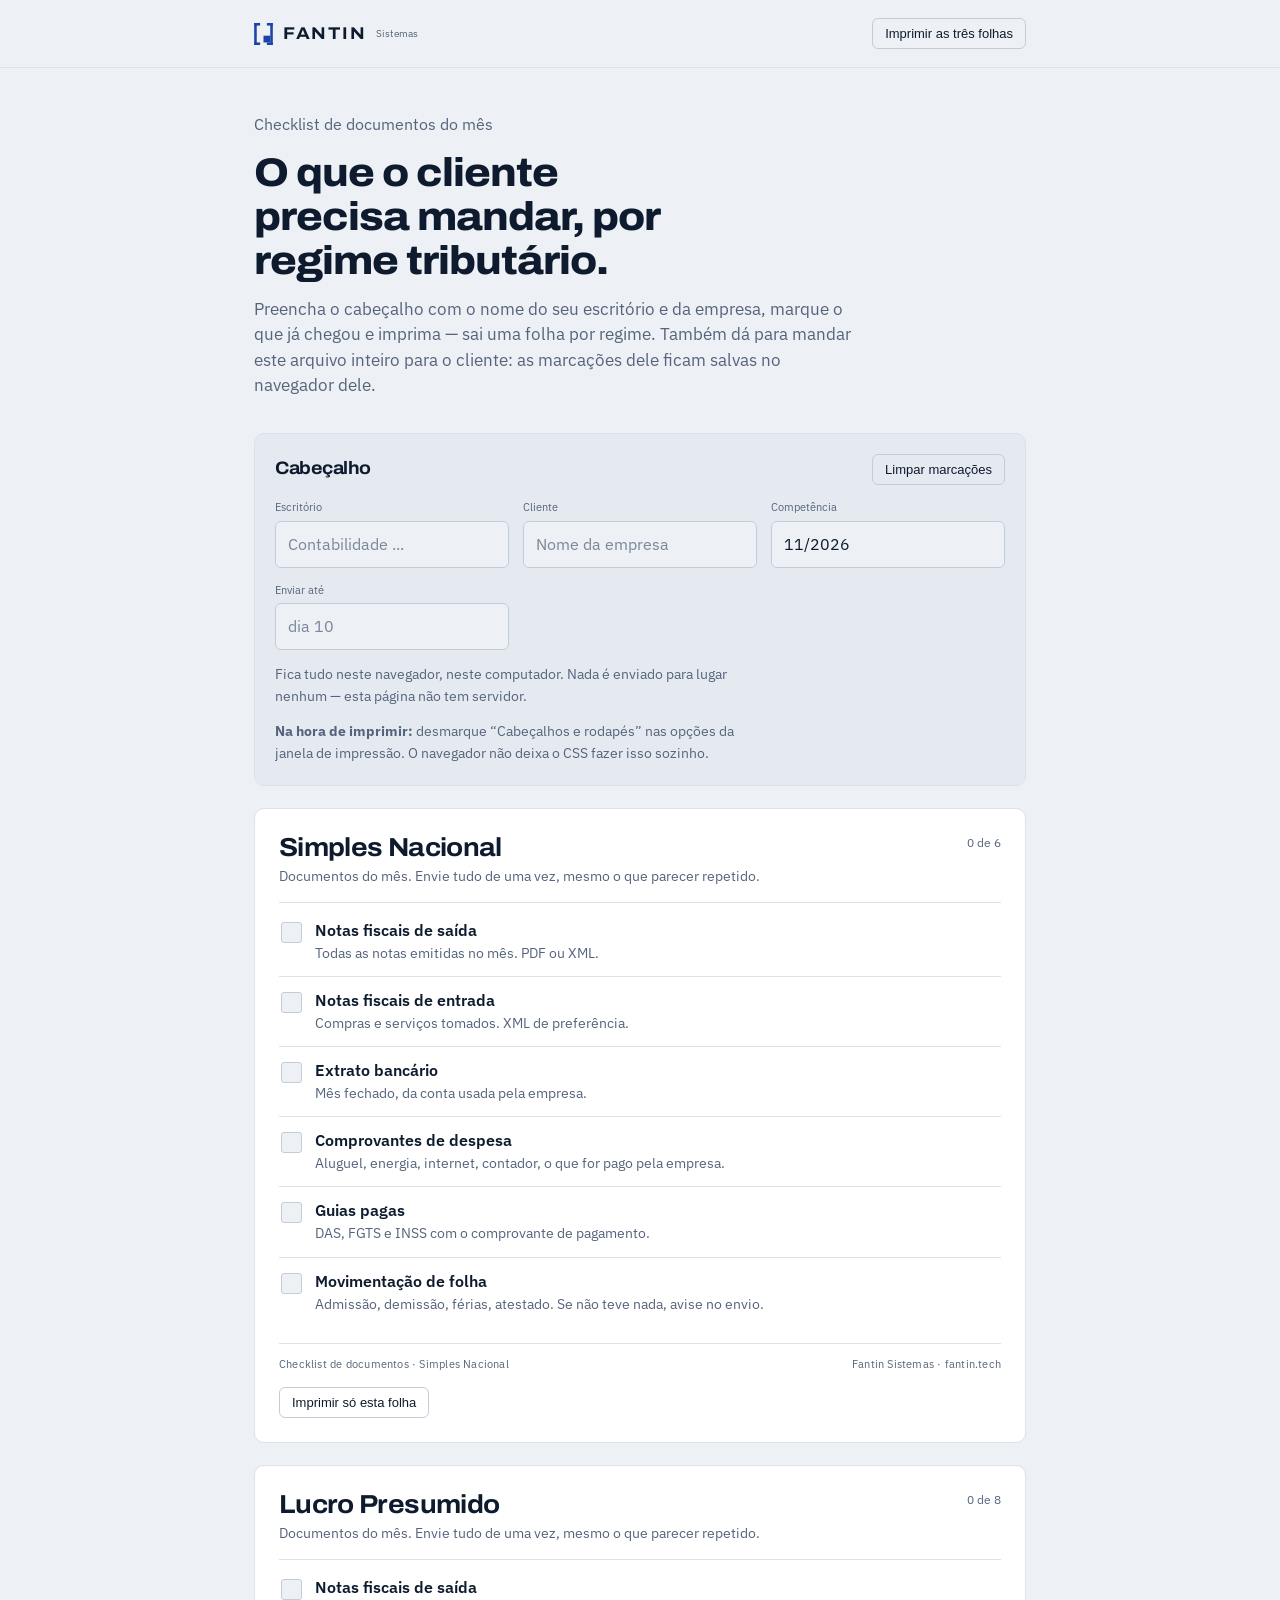
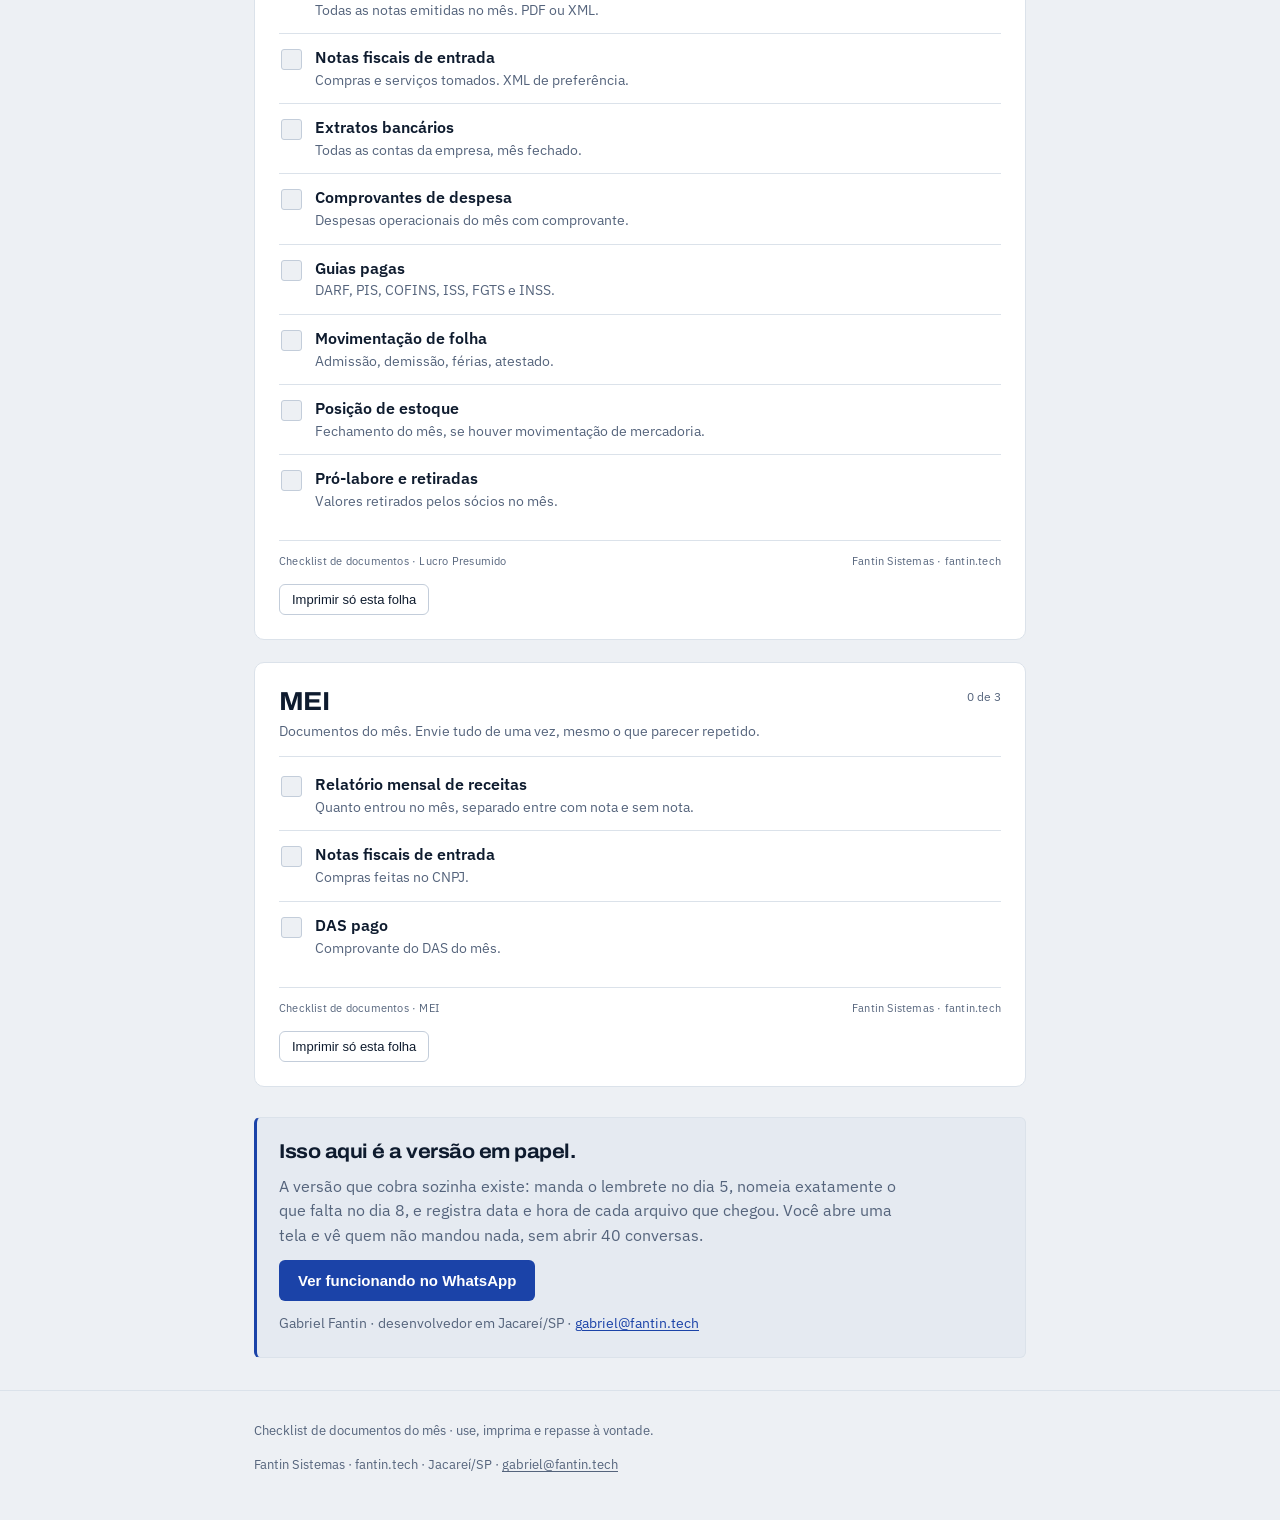
==== commit 01277de6: "Redesenha o site: azul-caneta e amarelo-etiqueta no lugar do papel O visual anterior (fundo creme, d" ====
--- a/checklist-documentos/index.html
+++ b/checklist-documentos/index.html
@@ -1,5 +1,5 @@
 <!doctype html>
-<html lang="pt-BR">
+<html lang="pt-BR" data-tema="papel">
 <head>
 <meta charset="utf-8">
 <meta name="viewport" content="width=device-width, initial-scale=1">
@@ -32,7 +32,7 @@
 
 <link rel="preconnect" href="https://fonts.googleapis.com">
 <link rel="preconnect" href="https://fonts.gstatic.com" crossorigin>
-<link rel="stylesheet" href="https://fonts.googleapis.com/css2?family=Public+Sans:wght@400;500;600&family=Zilla+Slab:wght@500;600;700&display=swap">
+<link rel="stylesheet" href="https://fonts.googleapis.com/css2?family=Archivo:wdth,wght@100..125,400..800&family=IBM+Plex+Sans:wght@400;500;600&display=swap">
 
 <link rel="stylesheet" href="../sistema/tokens.css">
 <link rel="stylesheet" href="../sistema/motion.css">
@@ -145,6 +145,35 @@
 /* ══ IMPRESSÃO ═══════════════════════════════════════════════════ */
 @page{ size:A4; margin:14mm 15mm; }
 
+
+/* paleta e tipografia da pagina de venda, para o site falar uma lingua so.
+   Fica no fim do bloco de propósito: vence por ordem, sem !important. */
+:root{
+  --fundo:#EDF0F4; --fundo-2:#E5EAF1; --fundo-3:#DBE2EA; --fundo-alto:#FFFFFF;
+  --texto:#0E1B2E; --texto-2:#55647C; --texto-3:#8291A7;
+  --texto-sobre-acento:#FFFFFF;
+  --linha:#DBE2EA; --linha-forte:#C3CDDA;
+  --acento:#1B43A8; --acento-hover:#2450C4; --acento-suave:#E7ECF8;
+  --etiqueta:#FFC531; --verde:#12934F; --verde-hover:#0E7C42;
+  --raio-1:3px; --raio-2:6px; --raio-3:10px;
+  --elev-1:0 2px 0 #DBE2EA;
+  --elev-2:0 18px 40px -22px rgba(14,27,46,.38),0 2px 0 rgba(14,27,46,.05);
+  --anel-foco:0 0 0 3px rgba(27,67,168,.30);
+  color-scheme:light;
+}
+body{font-family:"IBM Plex Sans",system-ui,"Segoe UI",Roboto,sans-serif}
+h1,h2,h3{font-family:"Archivo",system-ui,sans-serif;font-variation-settings:"wdth" 108;letter-spacing:-.025em;line-height:1.1}
+h1{font-weight:800}
+h2,h3{font-weight:700}
+h3{letter-spacing:-.015em;line-height:1.25}
+.mark svg{color:var(--acento)}
+.mark{align-items:center;gap:10px}
+.mark .wordmark{font-family:"Archivo",system-ui,sans-serif;font-variation-settings:"wdth" 112;font-weight:700;letter-spacing:.1em}
+header{background:#fff}
+
+.btn:hover{background:var(--fundo-2)}
+.folha{background:#fff}
+
 @media print{
   /* tokens voltam ao claro: papel escuro gasta tinta e não lê */
   :root, :root[data-tema="tinta"], :root:not([data-tema="papel"]){
--- a/sistema/tokens.css
+++ b/sistema/tokens.css
@@ -0,0 +1,267 @@
+/* ═══════════════════════════════════════════════════════════════════
+   FANTIN SISTEMAS · TOKENS
+   ═══════════════════════════════════════════════════════════════════
+   Camada 1 de 3. As outras são motion.css e componentes.css.
+   O raciocínio de cada decisão está em ../../marca/DESIGN-SYSTEM.md.
+
+   Três camadas, nesta ordem de dependência:
+
+     PRIMITIVO   --c-tinta-700, --esp-4, --txt-lg
+                 valor bruto. Nunca use direto num componente.
+     SEMÂNTICO   --fundo, --texto-2, --acento, --linha
+                 o que a coisa significa. É isto que muda no tema escuro.
+     COMPONENTE  --btn-alt, --campo-borda
+                 definido em componentes.css, aponta para o semântico.
+
+   Regra: componente nunca fala com primitivo. Se você precisou de um
+   primitivo dentro de um componente, falta um token semântico.
+   ═══════════════════════════════════════════════════════════════════ */
+
+:root{
+
+  /* ── PRIMITIVO · cor ──────────────────────────────────────────────
+     Papel sobe do mais claro ao mais escuro. Tinta desce do mais
+     escuro ao mais claro. Óxido é o único acento, e a escala existe
+     só para estado (hover, pressionado, superfície). */
+
+  --c-papel-0:#F2F3EE;   /* folha destacada, acima do fundo */
+  --c-papel-1:#E8EAE3;   /* o papel */
+  --c-papel-2:#DFE2D9;   /* segunda folha */
+  --c-papel-3:#D2D6CA;   /* borda forte sobre papel */
+
+  --c-tinta-900:#171A16; /* texto */
+  --c-tinta-700:#2E332C;
+  --c-tinta-500:#565C54; /* texto secundário */
+  --c-tinta-300:#7C8278;
+  --c-tinta-100:#CBCEC3; /* régua, borda */
+  --c-tinta-050:#DCDFD6;
+
+  --c-oxido-700:#6E221B; /* pressionado */
+  --c-oxido-600:#8A2B22; /* o acento */
+  --c-oxido-500:#A33A2E;
+  --c-oxido-300:#C2564A; /* o acento no escuro */
+  --c-oxido-100:#E7D8D4; /* superfície de acento */
+
+  --c-ok-600:#2C5E3A;    --c-ok-100:#D6E1D4;
+  --c-aviso-600:#7A5A16; --c-aviso-100:#E8E0C7;
+  --c-erro-600:#7A1F16;  --c-erro-100:#E9D6D2;
+
+  --c-branco:#FFFFFF;
+
+  /* ── PRIMITIVO · espaço ───────────────────────────────────────────
+     Base 4. O número no nome é o múltiplo: --esp-6 = 6 × 4 = 24px.
+     Não invente valor fora da escala. */
+
+  --esp-0:0;      --esp-1:4px;   --esp-2:8px;   --esp-3:12px;
+  --esp-4:16px;   --esp-5:20px;  --esp-6:24px;  --esp-8:32px;
+  --esp-10:40px;  --esp-12:48px; --esp-16:64px; --esp-20:80px;
+  --esp-24:96px;  --esp-32:128px;
+
+  /* ── PRIMITIVO · tipografia ───────────────────────────────────────
+     Duas famílias. Escala modular de 1,25 até o corpo; daí para cima
+     é fluida, porque título grande precisa responder à largura. */
+
+  --fonte-titulo:"Zilla Slab",Georgia,"Times New Roman",serif;
+  --fonte-texto:"Public Sans",system-ui,-apple-system,"Segoe UI",Roboto,sans-serif;
+
+  --txt-2xs:12px;
+  --txt-xs:13px;
+  --txt-sm:14.5px;
+  --txt-md:16px;                          /* base */
+  --txt-lg:18px;
+  --txt-xl:21px;
+  --txt-2xl:26px;
+  --txt-3xl:clamp(27px,3.2vw,33px);
+  --txt-4xl:clamp(34px,5.4vw,58px);
+  --txt-5xl:clamp(42px,7vw,76px);
+
+  --peso-normal:400;
+  --peso-medio:500;
+  --peso-forte:600;
+  --peso-negrito:700;
+
+  --lh-apertada:1.06;   /* título display */
+  --lh-titulo:1.18;
+  --lh-media:1.4;
+  --lh-corpo:1.55;
+  --lh-solta:1.7;
+
+  --letra-titulo:-.008em;
+  --letra-display:-.018em;
+  --letra-marca:.07em;
+
+  /* ── PRIMITIVO · forma ────────────────────────────────────────────
+     Papel tem canto vivo. O raio existe só para a interface não
+     parecer hostil ao toque, e nunca passa de 6px fora de pílula. */
+
+  --raio-0:0;  --raio-1:2px;  --raio-2:3px;  --raio-3:4px;
+  --raio-4:6px; --raio-pilula:999px;
+
+  --borda-fina:1px;
+  --borda:1.5px;
+  --borda-forte:2px;
+  --borda-margem:3px;      /* a régua de margem — a assinatura da marca */
+
+  /* ── PRIMITIVO · elevação ─────────────────────────────────────────
+     Papel não flutua. Três níveis, deliberadamente tímidos. */
+
+  --elev-0:none;
+  --elev-1:0 1px 2px rgba(23,26,22,.07);
+  --elev-2:0 2px 4px rgba(23,26,22,.07), 0 4px 12px -4px rgba(23,26,22,.12);
+  --elev-3:0 2px 6px rgba(23,26,22,.08), 0 12px 32px -10px rgba(23,26,22,.20);
+
+  /* ── PRIMITIVO · camada ───────────────────────────────────────────
+     Nunca escreva z-index literal. */
+
+  --z-base:0; --z-elevado:10; --z-fixo:100;
+  --z-sobreposicao:200; --z-dialogo:300; --z-aviso:400;
+
+  /* ── PRIMITIVO · medida ───────────────────────────────────────────*/
+
+  --larg-texto:62ch;       /* medida de leitura confortável */
+  --larg-lede:56ch;
+  --larg-conteudo:1080px;
+  --larg-larga:1280px;
+
+
+  /* ══ SEMÂNTICO · tema papel (padrão) ══════════════════════════════
+     Daqui para baixo é o que os componentes consomem. */
+
+  --fundo:var(--c-papel-1);
+  --fundo-2:var(--c-papel-2);      /* seção alternada, campo */
+  --fundo-3:var(--c-papel-3);
+  --fundo-alto:var(--c-papel-0);   /* cartão acima do fundo */
+  --fundo-inverso:var(--c-tinta-900);
+
+  --texto:var(--c-tinta-900);
+  --texto-2:var(--c-tinta-500);
+  --texto-3:var(--c-tinta-300);
+  --texto-inverso:var(--c-papel-1);
+  --texto-sobre-acento:var(--c-branco);
+
+  --linha:var(--c-tinta-100);
+  --linha-forte:var(--c-tinta-300);
+  --linha-inversa:var(--c-tinta-900);
+  --pauta:#D7DAD0;                 /* a pauta da arte, quase invisível */
+
+  --acento:var(--c-oxido-600);
+  --acento-hover:var(--c-oxido-500);
+  --acento-ativo:var(--c-oxido-700);
+  --acento-suave:var(--c-oxido-100);
+
+  --ok:var(--c-ok-600);       --ok-suave:var(--c-ok-100);
+  --aviso:var(--c-aviso-600); --aviso-suave:var(--c-aviso-100);
+  --erro:var(--c-erro-600);   --erro-suave:var(--c-erro-100);
+
+  --anel-foco:0 0 0 3px rgba(138,43,34,.32);
+
+  color-scheme:light;
+}
+
+
+/* ══ SEMÂNTICO · tema tinta ═════════════════════════════════════════
+   Só o semântico muda. Nenhum primitivo é redefinido, e nenhum
+   componente sabe que existe tema. */
+
+@media (prefers-color-scheme:dark){
+  :root:not([data-tema="papel"]), [data-tema="tinta"]{
+    --fundo:var(--c-tinta-900);
+    --fundo-2:#1F231D;
+    --fundo-3:#2B302A;
+    --fundo-alto:#22271F;
+    --fundo-inverso:var(--c-papel-1);
+
+    --texto:var(--c-papel-1);
+    --texto-2:#9AA294;
+    --texto-3:#6F776B;
+    --texto-inverso:var(--c-tinta-900);
+    --texto-sobre-acento:var(--c-tinta-900);
+
+    --linha:#2B302A;
+    --linha-forte:#6A7267;
+    --linha-inversa:var(--c-papel-1);
+    --pauta:#23271F;
+
+    --acento:#D4695D;
+    --acento-hover:#E58275;
+    --acento-ativo:var(--c-oxido-300);
+    --acento-suave:#2E241F;
+
+    --ok:#6FA97D;       --ok-suave:#1E2B21;
+    --aviso:#C9A75A;    --aviso-suave:#2B2617;
+    --erro:#EFA093;     --erro-suave:#2E241F;
+
+    --anel-foco:0 0 0 3px rgba(212,105,93,.40);
+
+    color-scheme:dark;
+  }
+}
+
+[data-tema="tinta"]{
+  --fundo:var(--c-tinta-900);
+  --fundo-2:#1F231D;
+  --fundo-3:#2B302A;
+  --fundo-alto:#22271F;
+  --fundo-inverso:var(--c-papel-1);
+
+  --texto:var(--c-papel-1);
+  --texto-2:#9AA294;
+  --texto-3:#6F776B;
+  --texto-inverso:var(--c-tinta-900);
+  --texto-sobre-acento:var(--c-tinta-900);
+
+  --linha:#2B302A;
+  --linha-forte:#6A7267;
+  --linha-inversa:var(--c-papel-1);
+  --pauta:#23271F;
+
+  --acento:#D4695D;
+  --acento-hover:#E58275;
+  --acento-ativo:var(--c-oxido-300);
+  --acento-suave:#2E241F;
+
+  --ok:#6FA97D;       --ok-suave:#1E2B21;
+  --aviso:#C9A75A;    --aviso-suave:#2B2617;
+  --erro:#EFA093;     --erro-suave:#2E241F;
+
+  --anel-foco:0 0 0 3px rgba(212,105,93,.40);
+
+  color-scheme:dark;
+}
+
+/* Tema papel explícito. Existe para dois casos: forçar o claro numa
+   página que o sistema operacional quer escurecer, e escopar uma
+   subárvore clara dentro de uma página escura. Mesmos valores do
+   :root — repetidos de propósito, porque herança não reverte tema. */
+
+[data-tema="papel"]{
+  --fundo:var(--c-papel-1);
+  --fundo-2:var(--c-papel-2);
+  --fundo-3:var(--c-papel-3);
+  --fundo-alto:var(--c-papel-0);
+  --fundo-inverso:var(--c-tinta-900);
+
+  --texto:var(--c-tinta-900);
+  --texto-2:var(--c-tinta-500);
+  --texto-3:var(--c-tinta-300);
+  --texto-inverso:var(--c-papel-1);
+  --texto-sobre-acento:var(--c-branco);
+
+  --linha:var(--c-tinta-100);
+  --linha-forte:var(--c-tinta-300);
+  --linha-inversa:var(--c-tinta-900);
+  --pauta:#D7DAD0;
+
+  --acento:var(--c-oxido-600);
+  --acento-hover:var(--c-oxido-500);
+  --acento-ativo:var(--c-oxido-700);
+  --acento-suave:var(--c-oxido-100);
+
+  --ok:var(--c-ok-600);       --ok-suave:var(--c-ok-100);
+  --aviso:var(--c-aviso-600); --aviso-suave:var(--c-aviso-100);
+  --erro:var(--c-erro-600);   --erro-suave:var(--c-erro-100);
+
+  --anel-foco:0 0 0 3px rgba(138,43,34,.32);
+
+  color-scheme:light;
+}
--- a/sistema/motion.css
+++ b/sistema/motion.css
@@ -0,0 +1,208 @@
+/* ═══════════════════════════════════════════════════════════════════
+   FANTIN SISTEMAS · MOVIMENTO
+   ═══════════════════════════════════════════════════════════════════
+   Camada 2 de 3. Depende de tokens.css.
+
+   O vocabulário de movimento sai do mesmo lugar que o visual: o
+   documento. Nada aqui é "fade-and-slide-up em toda seção" — isso é
+   o movimento genérico que denuncia página gerada. Aqui as coisas se
+   movem como papel se move.
+
+     RÉGUA     uma linha se desenha da margem para fora
+     FOLHA     uma folha assenta: sobe pouco e ganha opacidade
+     TINTA     a tinta aparece: só opacidade, mais devagar
+     CARIMBO   o carimbo bate: entra grande e torto, assenta reto
+     PREENCHE  um campo se preenche da esquerda para a direita
+     PAUTA     as pautas aparecem uma depois da outra
+
+   AS TRÊS REGRAS
+
+   1. Um momento orquestrado por tela. Um. O resto é reação ao que a
+      pessoa fez.
+   2. Movimento que ninguém pediu só existe na primeira vez que o
+      elemento aparece. Nunca em rolagem repetida, nunca em laço.
+   3. `prefers-reduced-motion` não é acessório: no fim deste arquivo
+      tudo vira opacidade ou nada. Teste nesse modo antes de subir.
+   ═══════════════════════════════════════════════════════════════════ */
+
+:root{
+
+  /* ── duração ──────────────────────────────────────────────────────
+     Passar de 700ms em interface é fazer a pessoa esperar. O único
+     que chega lá é a cena de abertura, que roda uma vez. */
+
+  --mov-instantaneo:90ms;   /* cor de hover, foco */
+  --mov-rapido:140ms;       /* botão, caixa de seleção */
+  --mov-padrao:200ms;       /* a maioria das transições de estado */
+  --mov-calmo:300ms;        /* abrir e fechar, acordeão */
+  --mov-entrada:440ms;      /* elemento entrando em cena */
+  --mov-cena:700ms;         /* a cena de abertura, uma vez por tela */
+
+  /* ── curva ────────────────────────────────────────────────────────
+     Entrando desacelera; saindo acelera. Quem entra é observado, quem
+     sai é dispensado. */
+
+  --curva-saida:cubic-bezier(.22,.61,.36,1);      /* desacelera: entra */
+  --curva-entrada:cubic-bezier(.55,.06,.68,.19);  /* acelera: sai */
+  --curva-suave:cubic-bezier(.4,0,.2,1);          /* dois sentidos */
+  --curva-carimbo:cubic-bezier(.34,1.26,.64,1);   /* leve ultrapassagem */
+  --curva-regua:cubic-bezier(.16,.84,.3,1);       /* saída firme */
+
+  /* ── escalonamento ────────────────────────────────────────────────
+     Elementos irmãos entram em cascata. Passo curto: 70ms × índice,
+     e o índice para de contar em 6 — ninguém espera a oitava linha. */
+
+  --passo:70ms;
+
+  /* ── distância ────────────────────────────────────────────────────
+     Deslocamento de entrada. Curto de propósito: papel assenta, não voa. */
+
+  --desloca:10px;
+  --desloca-curto:5px;
+}
+
+
+/* ═══ quadros-chave ═══════════════════════════════════════════════ */
+
+@keyframes mov-regua{
+  from{ transform:scaleX(0) }
+  to  { transform:scaleX(1) }
+}
+
+@keyframes mov-folha{
+  from{ opacity:0; transform:translateY(var(--desloca)) }
+  to  { opacity:1; transform:none }
+}
+
+@keyframes mov-folha-lado{
+  from{ opacity:0; transform:translateX(calc(var(--desloca) * -1)) }
+  to  { opacity:1; transform:none }
+}
+
+@keyframes mov-tinta{
+  from{ opacity:0 }
+  to  { opacity:1 }
+}
+
+@keyframes mov-carimbo{
+  from{ opacity:0; transform:scale(1.09) rotate(-1.6deg) }
+  60% { opacity:1 }
+  to  { opacity:1; transform:scale(1) rotate(0) }
+}
+
+@keyframes mov-preenche{
+  from{ transform:scaleX(0) }
+  to  { transform:scaleX(1) }
+}
+
+@keyframes mov-respira{           /* carregando: nunca em conteúdo pronto */
+  0%,100%{ opacity:.45 }
+  50%    { opacity:.9 }
+}
+
+@keyframes mov-gira{
+  to{ transform:rotate(360deg) }
+}
+
+
+/* ═══ utilitários de entrada ═══════════════════════════════════════
+   Aplique a classe e o elemento entra sozinho no carregamento.
+   Para entrada por rolagem, use [data-revelar] (ver sistema.js). */
+
+.mov-folha,
+.mov-regua,
+.mov-tinta,
+.mov-carimbo,
+.mov-folha-lado{
+  animation-duration:var(--mov-entrada);
+  animation-timing-function:var(--curva-saida);
+  animation-fill-mode:both;
+  animation-delay:calc(var(--passo) * var(--i, 0));
+}
+
+.mov-folha     { animation-name:mov-folha }
+.mov-folha-lado{ animation-name:mov-folha-lado }
+.mov-tinta     { animation-name:mov-tinta; animation-duration:var(--mov-cena) }
+.mov-carimbo   { animation-name:mov-carimbo; animation-timing-function:var(--curva-carimbo) }
+.mov-regua     { animation-name:mov-regua; animation-timing-function:var(--curva-regua);
+                 transform-origin:left center }
+
+/* régua vertical: a margem do documento se desenha de cima para baixo */
+@keyframes mov-regua-v{
+  from{ transform:scaleY(0) }
+  to  { transform:scaleY(1) }
+}
+.mov-regua-v{
+  animation:mov-regua-v var(--mov-cena) var(--curva-regua) both;
+  animation-delay:calc(var(--passo) * var(--i, 0));
+  transform-origin:center top;
+}
+
+
+/* ═══ revelação por rolagem ════════════════════════════════════════
+   sistema.js marca [data-revelar] com data-visivel quando o elemento
+   entra em cena, UMA vez. Sem observador, o conteúdo aparece normal —
+   é por isso que o estado inicial só é aplicado com .js-ligado no html. */
+
+.js-ligado [data-revelar]{
+  opacity:0;
+  transform:translateY(var(--desloca));
+  transition:opacity var(--mov-entrada) var(--curva-saida),
+             transform var(--mov-entrada) var(--curva-saida);
+  transition-delay:calc(var(--passo) * var(--i, 0));
+}
+.js-ligado [data-revelar][data-visivel]{
+  opacity:1;
+  transform:none;
+}
+
+/* variante régua: para o traço de margem de uma seção */
+.js-ligado [data-revelar="regua"]{
+  opacity:1;
+  transform:scaleY(0);
+  transform-origin:center top;
+  transition:transform var(--mov-cena) var(--curva-regua);
+}
+.js-ligado [data-revelar="regua"][data-visivel]{ transform:scaleY(1) }
+
+/* variante tinta: texto longo não deve deslizar, só aparecer */
+.js-ligado [data-revelar="tinta"]{ transform:none }
+
+
+/* ═══ transições de estado ═════════════════════════════════════════
+   Declaradas aqui, consumidas por componentes.css. Transição de
+   estado é o movimento que sempre vale a pena: responde a uma ação. */
+
+:root{
+  --t-cor:color var(--mov-instantaneo) var(--curva-suave),
+          background-color var(--mov-rapido) var(--curva-suave),
+          border-color var(--mov-rapido) var(--curva-suave);
+  --t-sombra:box-shadow var(--mov-rapido) var(--curva-suave);
+  --t-transforma:transform var(--mov-rapido) var(--curva-saida);
+  --t-tudo:var(--t-cor), var(--t-sombra), var(--t-transforma);
+}
+
+
+/* ═══ MOVIMENTO REDUZIDO ═══════════════════════════════════════════
+   Quem pediu menos movimento recebe menos movimento. Isso não é
+   degradação: o conteúdo chega inteiro, e chega antes. */
+
+@media (prefers-reduced-motion:reduce){
+  *,*::before,*::after{
+    animation-duration:1ms !important;
+    animation-iteration-count:1 !important;
+    transition-duration:1ms !important;
+    scroll-behavior:auto !important;
+  }
+  .js-ligado [data-revelar],
+  .js-ligado [data-revelar="regua"]{
+    opacity:1 !important;
+    transform:none !important;
+  }
+  .mov-folha,.mov-folha-lado,.mov-tinta,.mov-carimbo,
+  .mov-regua,.mov-regua-v{
+    animation:none !important;
+    opacity:1 !important;
+    transform:none !important;
+  }
+}
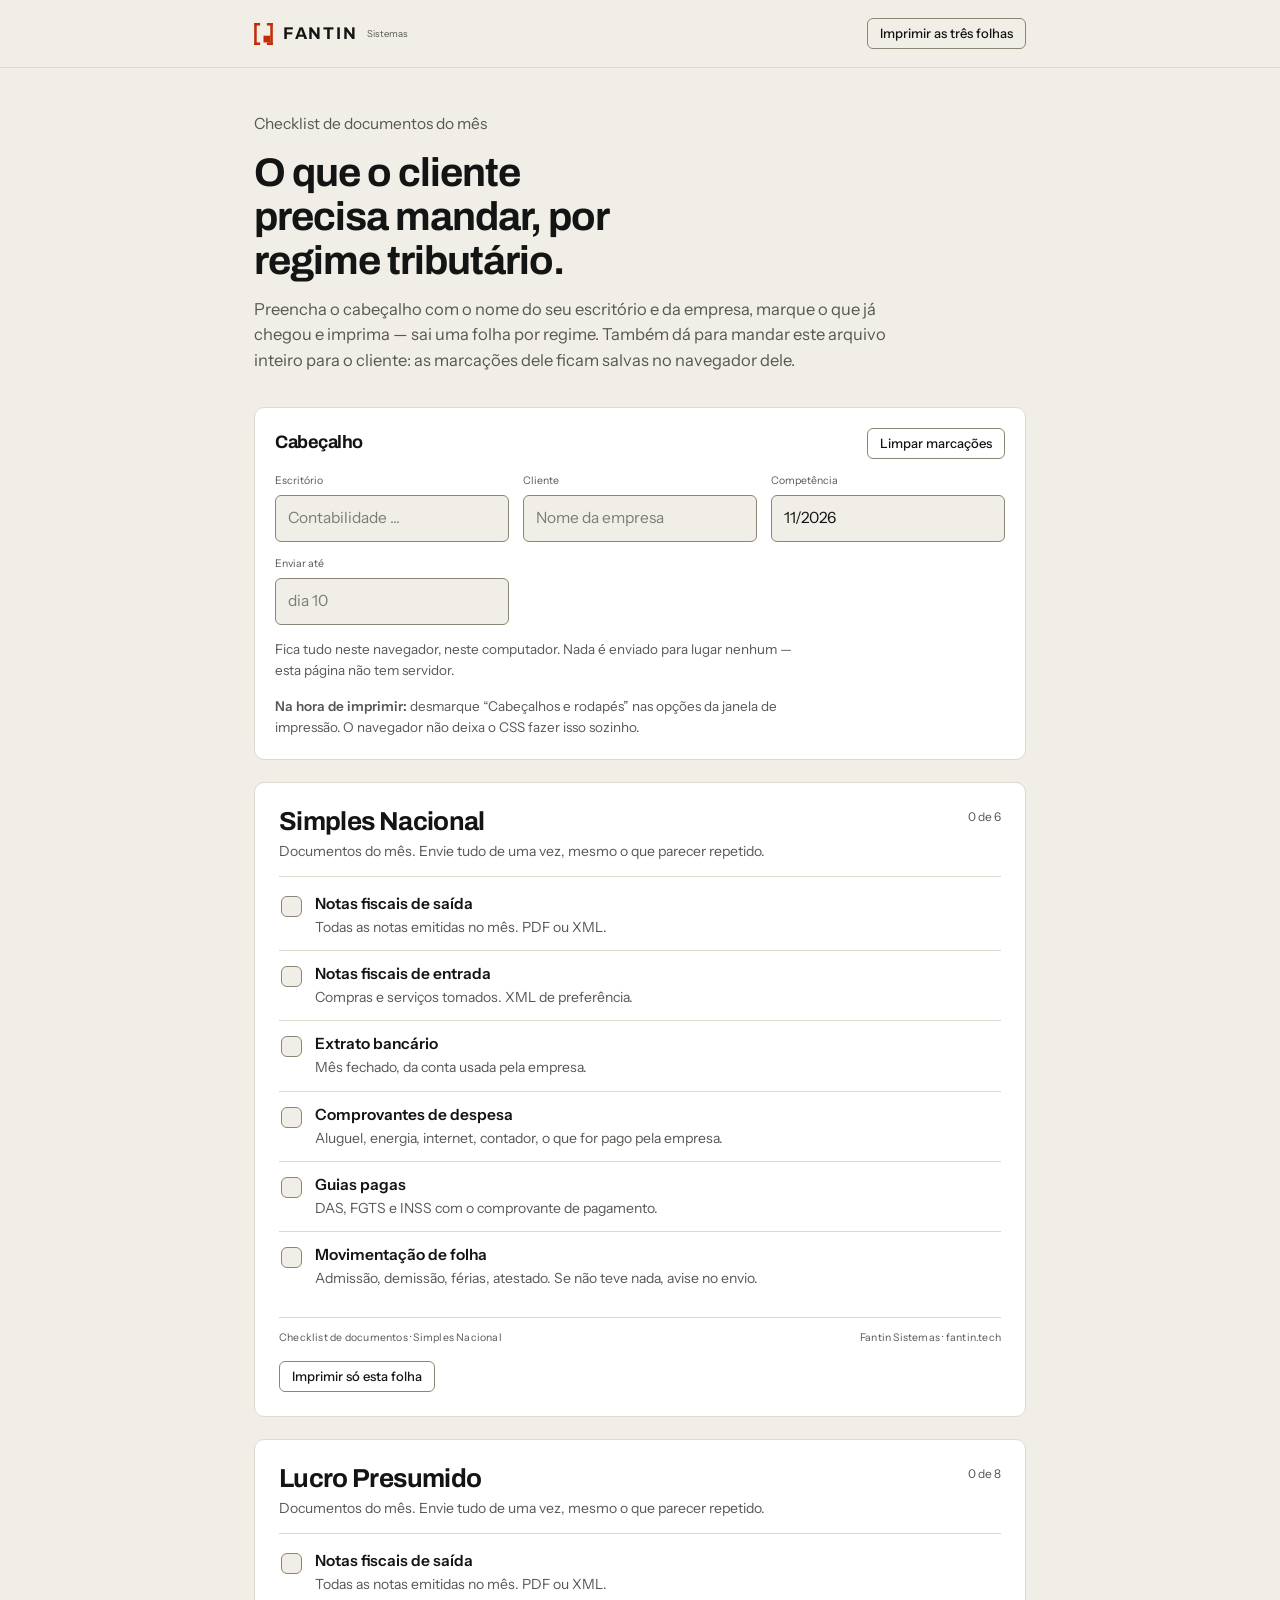
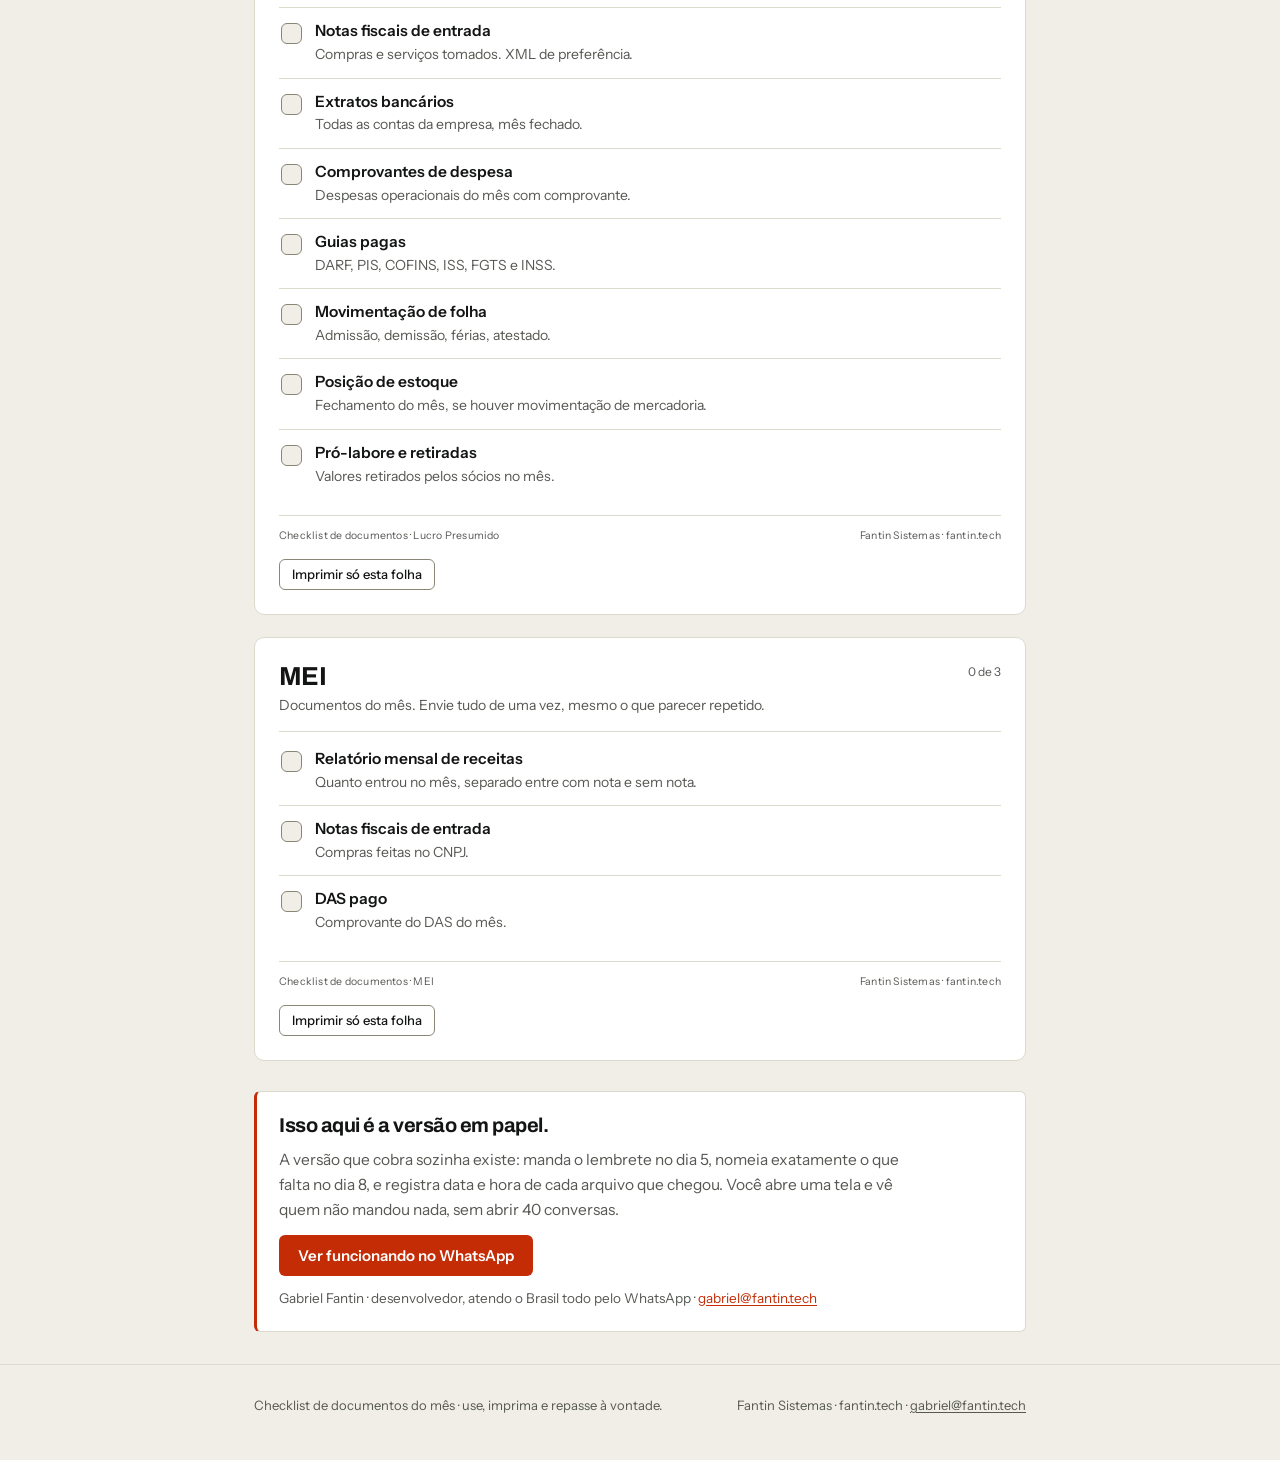
==== commit cc4b3243: "Refaz a identidade visual no design de papel - Substitui a paleta escura com ciano pelos tokens de t" ====
--- a/checklist-documentos/index.html
+++ b/checklist-documentos/index.html
@@ -30,12 +30,15 @@
   ═══════════════════════════════════════════════════════════════════
 -->
 
-<link rel="preconnect" href="https://fonts.googleapis.com">
-<link rel="preconnect" href="https://fonts.gstatic.com" crossorigin>
-<link rel="stylesheet" href="https://fonts.googleapis.com/css2?family=Archivo:wdth,wght@100..125,400..800&family=IBM+Plex+Sans:wght@400;500;600&display=swap">
+
+<link rel="canonical" href="https://fantin.tech/checklist-documentos/">
+<link rel="icon" href="../favicon.svg" type="image/svg+xml">
+<link rel="apple-touch-icon" href="../apple-touch-icon.png">
+
 
 <link rel="stylesheet" href="../sistema/tokens.css">
 <link rel="stylesheet" href="../sistema/motion.css">
+<link rel="stylesheet" href="../ponte.css">
 
 <style>
 /* Paleta e movimento vêm de sistema/. Aqui só o que é desta página. */
@@ -44,7 +47,7 @@
 *{box-sizing:border-box;margin:0;padding:0}
 body{
   background:var(--fundo); color:var(--texto);
-  font-family:"Public Sans",system-ui,"Segoe UI",Roboto,sans-serif;
+  font-family:var(--f-sans);
   font-size:16px; line-height:1.6; -webkit-font-smoothing:antialiased;
   overflow-wrap:anywhere;
 }
@@ -58,13 +61,13 @@
 /* ── marca ──────────────────────────────────────────────────────── */
 .mark{display:inline-flex;align-items:baseline;gap:9px;text-decoration:none;color:var(--texto)}
 .mark svg{flex:none}
-.mark .wordmark{font-family:"Zilla Slab",Georgia,serif;font-weight:600;font-size:17px;letter-spacing:-.01em}
+.mark .wordmark{font-family:var(--f-display);font-weight:600;font-size:17px;letter-spacing:-.01em}
 .mark .sub{font-size:9.5px;color:var(--texto-2)}
 
 /* ── tipografia ─────────────────────────────────────────────────── */
 .eyebrow{font-size:15.5px;color:var(--texto-2)}
-h1{font-family:"Zilla Slab",Georgia,serif;font-weight:600;font-size:clamp(27px,4.4vw,40px);line-height:1.08;letter-spacing:-.022em;text-wrap:balance;max-width:20ch}
-h2{font-family:"Zilla Slab",Georgia,serif;font-weight:600;font-size:clamp(21px,2.8vw,26px);line-height:1.2;letter-spacing:-.016em}
+h1{font-family:var(--f-display);font-weight:600;font-size:clamp(27px,4.4vw,40px);line-height:1.08;letter-spacing:-.022em;text-wrap:balance;max-width:20ch}
+h2{font-family:var(--f-display);font-weight:600;font-size:clamp(21px,2.8vw,26px);line-height:1.2;letter-spacing:-.016em}
 h3{font-size:16.5px;font-weight:600;letter-spacing:-.005em;line-height:1.35}
 .lede{font-size:16.5px;line-height:1.55;color:var(--texto-2);max-width:60ch}
 p{max-width:64ch}
@@ -88,7 +91,7 @@
 .campo input:focus-visible{outline:2px solid var(--acento);outline-offset:1px}
 
 /* ── botões ─────────────────────────────────────────────────────── */
-.btn{display:inline-flex;align-items:center;gap:8px;font-family:"Public Sans",sans-serif;font-size:15px;font-weight:600;line-height:1;padding:12px 18px;border-radius:var(--raio-2);text-decoration:none;border:1px solid transparent;cursor:pointer;transition:background .16s var(--curva-saida),border-color .16s var(--curva-saida);color:var(--texto);background:transparent}
+.btn{display:inline-flex;align-items:center;gap:8px;font-family:var(--f-sans);font-size:15px;font-weight:600;line-height:1;padding:12px 18px;border-radius:var(--raio-2);text-decoration:none;border:1px solid transparent;cursor:pointer;transition:background .16s var(--curva-saida),border-color .16s var(--curva-saida);color:var(--texto);background:transparent}
 .btn-primary{background:var(--acento);color:var(--texto-sobre-acento)}
 .btn-primary:hover{background:var(--acento-hover)}
 .btn-ghost{border-color:var(--linha-forte)}
@@ -148,31 +151,18 @@
 
 /* paleta e tipografia da pagina de venda, para o site falar uma lingua so.
    Fica no fim do bloco de propósito: vence por ordem, sem !important. */
-:root{
-  --fundo:#EDF0F4; --fundo-2:#E5EAF1; --fundo-3:#DBE2EA; --fundo-alto:#FFFFFF;
-  --texto:#0E1B2E; --texto-2:#55647C; --texto-3:#8291A7;
-  --texto-sobre-acento:#FFFFFF;
-  --linha:#DBE2EA; --linha-forte:#C3CDDA;
-  --acento:#1B43A8; --acento-hover:#2450C4; --acento-suave:#E7ECF8;
-  --etiqueta:#FFC531; --verde:#12934F; --verde-hover:#0E7C42;
-  --raio-1:3px; --raio-2:6px; --raio-3:10px;
-  --elev-1:0 2px 0 #DBE2EA;
-  --elev-2:0 18px 40px -22px rgba(14,27,46,.38),0 2px 0 rgba(14,27,46,.05);
-  --anel-foco:0 0 0 3px rgba(27,67,168,.30);
-  color-scheme:light;
-}
-body{font-family:"IBM Plex Sans",system-ui,"Segoe UI",Roboto,sans-serif}
-h1,h2,h3{font-family:"Archivo",system-ui,sans-serif;font-variation-settings:"wdth" 108;letter-spacing:-.025em;line-height:1.1}
-h1{font-weight:800}
+body{font-family:var(--f-sans)}
+h1,h2,h3{font-family:var(--f-display);letter-spacing:-.025em;line-height:1.1}
+h1{font-weight:700}
 h2,h3{font-weight:700}
 h3{letter-spacing:-.015em;line-height:1.25}
 .mark svg{color:var(--acento)}
 .mark{align-items:center;gap:10px}
-.mark .wordmark{font-family:"Archivo",system-ui,sans-serif;font-variation-settings:"wdth" 112;font-weight:700;letter-spacing:.1em}
-header{background:#fff}
+.mark .wordmark{font-family:var(--f-display);font-weight:700;letter-spacing:.1em}
+header{background:var(--papel-2)}
 
 .btn:hover{background:var(--fundo-2)}
-.folha{background:#fff}
+.folha{background:var(--papel-2)}
 
 @media print{
   /* tokens voltam ao claro: papel escuro gasta tinta e não lê */
@@ -474,7 +464,7 @@
        href="https://wa.me/5527992864820?text=Oi%20Gabriel%2C%20usei%20o%20checklist%20de%20documentos%20e%20queria%20ver%20a%20vers%C3%A3o%20que%20cobra%20sozinha."
        target="_blank" rel="noopener">Ver funcionando no WhatsApp</a>
     <p style="font-size:13.5px">
-      Gabriel Fantin &middot; desenvolvedor em Jacare&iacute;/SP &middot;
+      Gabriel Fantin &middot; desenvolvedor, atendo o Brasil todo pelo WhatsApp &middot;
       <a href="mailto:gabriel@fantin.tech">gabriel@fantin.tech</a>
     </p>
   </aside>
@@ -485,7 +475,7 @@
 <footer class="no-print">
   <div class="wrap">
     <span>Checklist de documentos do m&ecirc;s &middot; use, imprima e repasse &agrave; vontade.</span>
-    <span>Fantin Sistemas &middot; fantin.tech &middot; Jacare&iacute;/SP &middot; <a href="mailto:gabriel@fantin.tech">gabriel@fantin.tech</a></span>
+    <span>Fantin Sistemas &middot; fantin.tech &middot; <a href="mailto:gabriel@fantin.tech">gabriel@fantin.tech</a></span>
   </div>
 </footer>
 
--- a/ponte.css
+++ b/ponte.css
@@ -0,0 +1,87 @@
+/* ==========================================================================
+   Fantin Sistemas — ponte.css
+
+   As páginas secundárias (privacidade, checklists) foram escritas com as
+   variáveis do sistema antigo (sistema/tokens.css). Em vez de reescrever
+   cada regra delas, esta ponte aponta cada variável antiga para um token de
+   tokens.css. Resultado: as mesmas páginas, no papel + laranja, com claro e
+   escuro, sem nenhuma cor escrita à mão. Carregue DEPOIS de sistema/tokens.css.
+   ========================================================================== */
+
+@import url("tokens.css");
+
+@font-face {
+  font-family: "Archivo";
+  src: url("assets/fontes/archivo.woff2") format("woff2");
+  font-weight: 600 700;
+  font-display: swap;
+}
+@font-face {
+  font-family: "Instrument Sans";
+  src: url("assets/fontes/instrument-sans.woff2") format("woff2");
+  font-weight: 400 600;
+  font-display: swap;
+}
+@font-face {
+  font-family: "JetBrains Mono";
+  src: url("assets/fontes/jetbrains-mono.woff2") format("woff2");
+  /* arquivo fixo no peso 500 (só rótulos e preços): serve 400 e 500 */
+  font-weight: 400 500;
+  font-display: swap;
+}
+
+:root,
+:root[data-tema],
+:root[data-theme] {
+  color-scheme: light dark;
+
+  /* fundo */
+  --fundo: var(--papel);
+  --fundo-2: var(--papel-2);
+  --fundo-3: var(--papel-3);
+  --fundo-alto: var(--papel-2);
+  --fundo-inverso: var(--banda);
+
+  /* texto */
+  --texto: var(--tinta);
+  --texto-2: var(--tinta-2);
+  --texto-3: var(--tinta-3);
+  --texto-inverso: var(--banda-tinta);
+
+  /* linhas: --linha já é o token novo */
+  --linha-forte: var(--linha-2);
+  --linha-inversa: var(--banda-tinta-2);
+  --pauta: var(--linha);
+
+  /* acento: o laranja de texto serve de fundo de botão com texto em papel-2
+     por cima (o mesmo par nos dois modos); no hover, o botão fica tinta */
+  --acento: var(--marca-texto);
+  --acento-hover: var(--tinta);
+  --acento-ativo: var(--tinta);
+  --acento-suave: var(--marca-tint);
+  --texto-sobre-acento: var(--papel-2);
+
+  /* estado */
+  --ok: var(--sucesso);
+  --verde: var(--sucesso);
+  --verde-hover: var(--tinta);
+  --aviso: var(--atencao);
+  --erro: var(--marca-texto);
+  --etiqueta: var(--marca-tint);
+
+  /* sombra só neutra, dos tokens; foco é o outline, sem anel colorido */
+  --elev-0: none;
+  --elev-1: var(--sh-1);
+  --elev-2: var(--sh-2);
+  --elev-3: var(--sh-3);
+  --anel-foco: none;
+
+  /* raio: cantos discretos do sistema novo */
+  --raio-1: var(--r-sm);
+  --raio-2: var(--r-sm);
+  --raio-3: var(--r-md);
+
+  /* tipografia */
+  --fonte-titulo: var(--f-display);
+  --fonte-texto: var(--f-sans);
+}
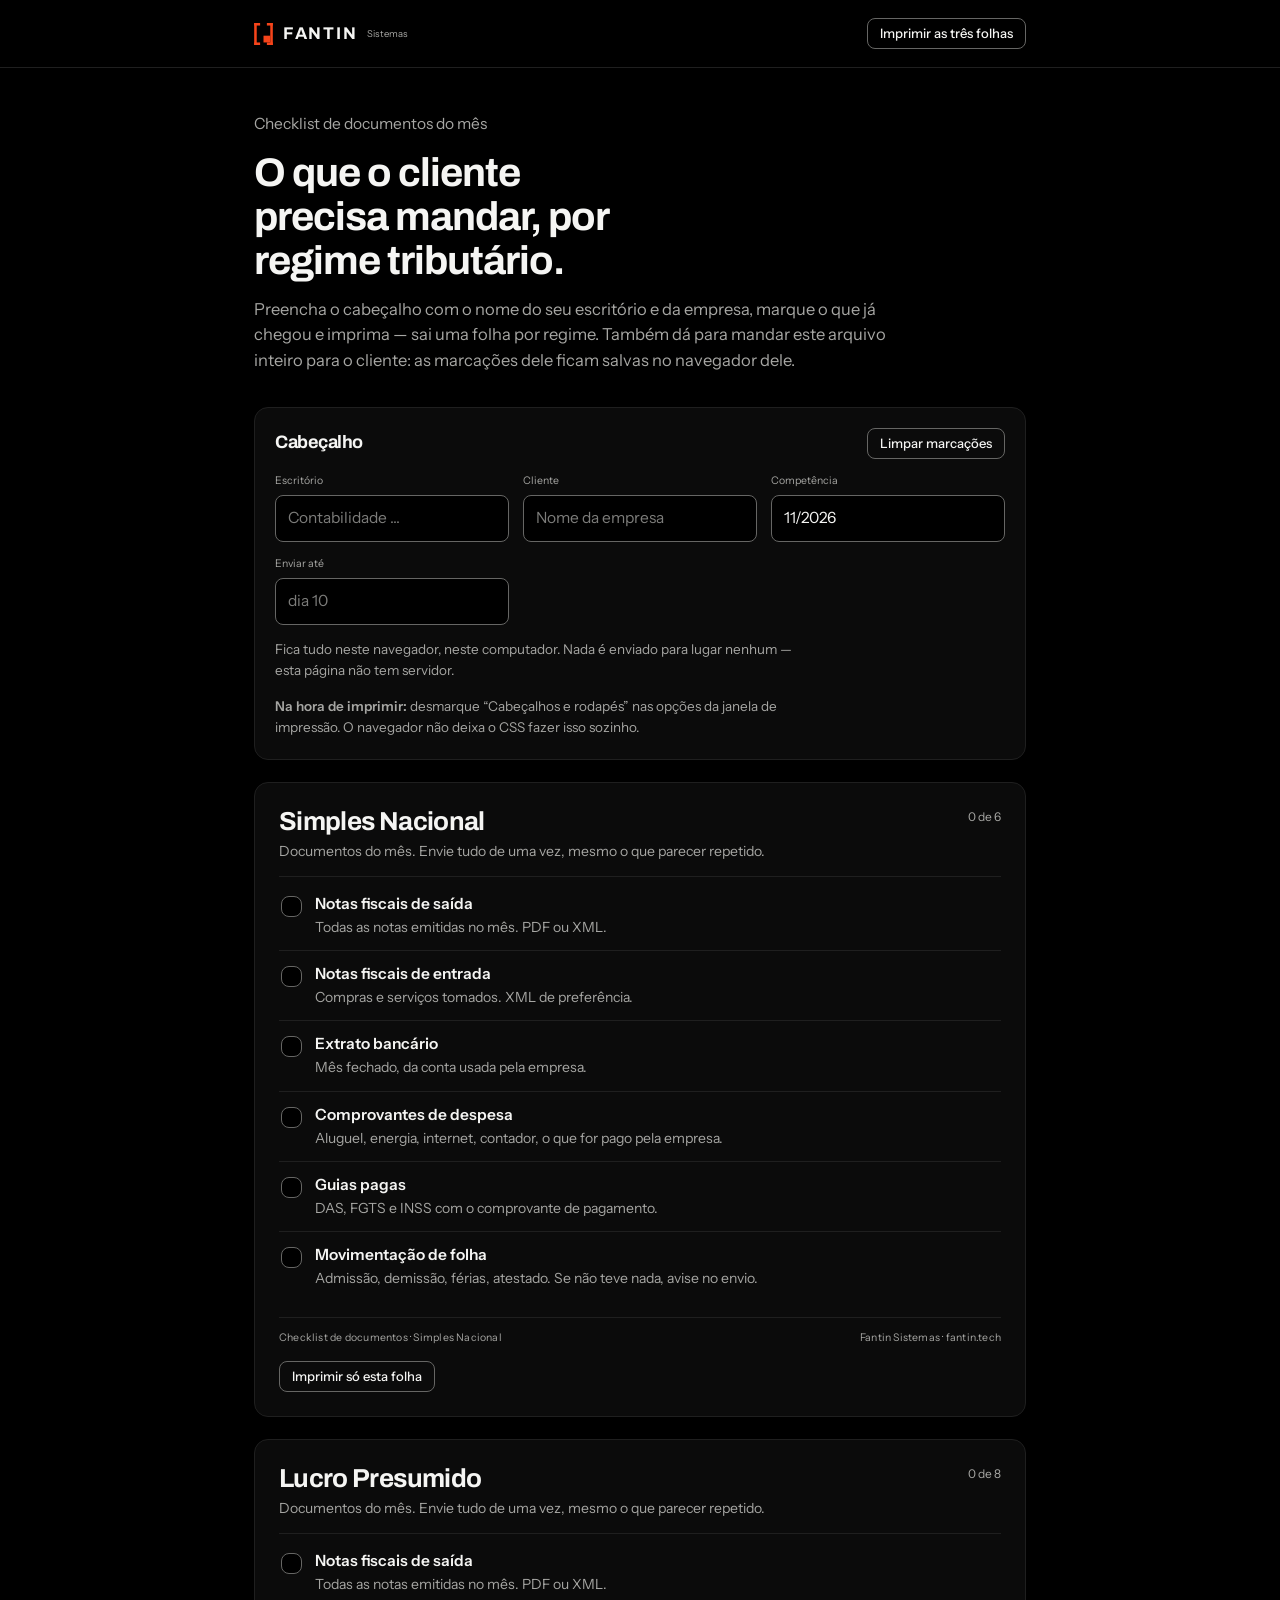
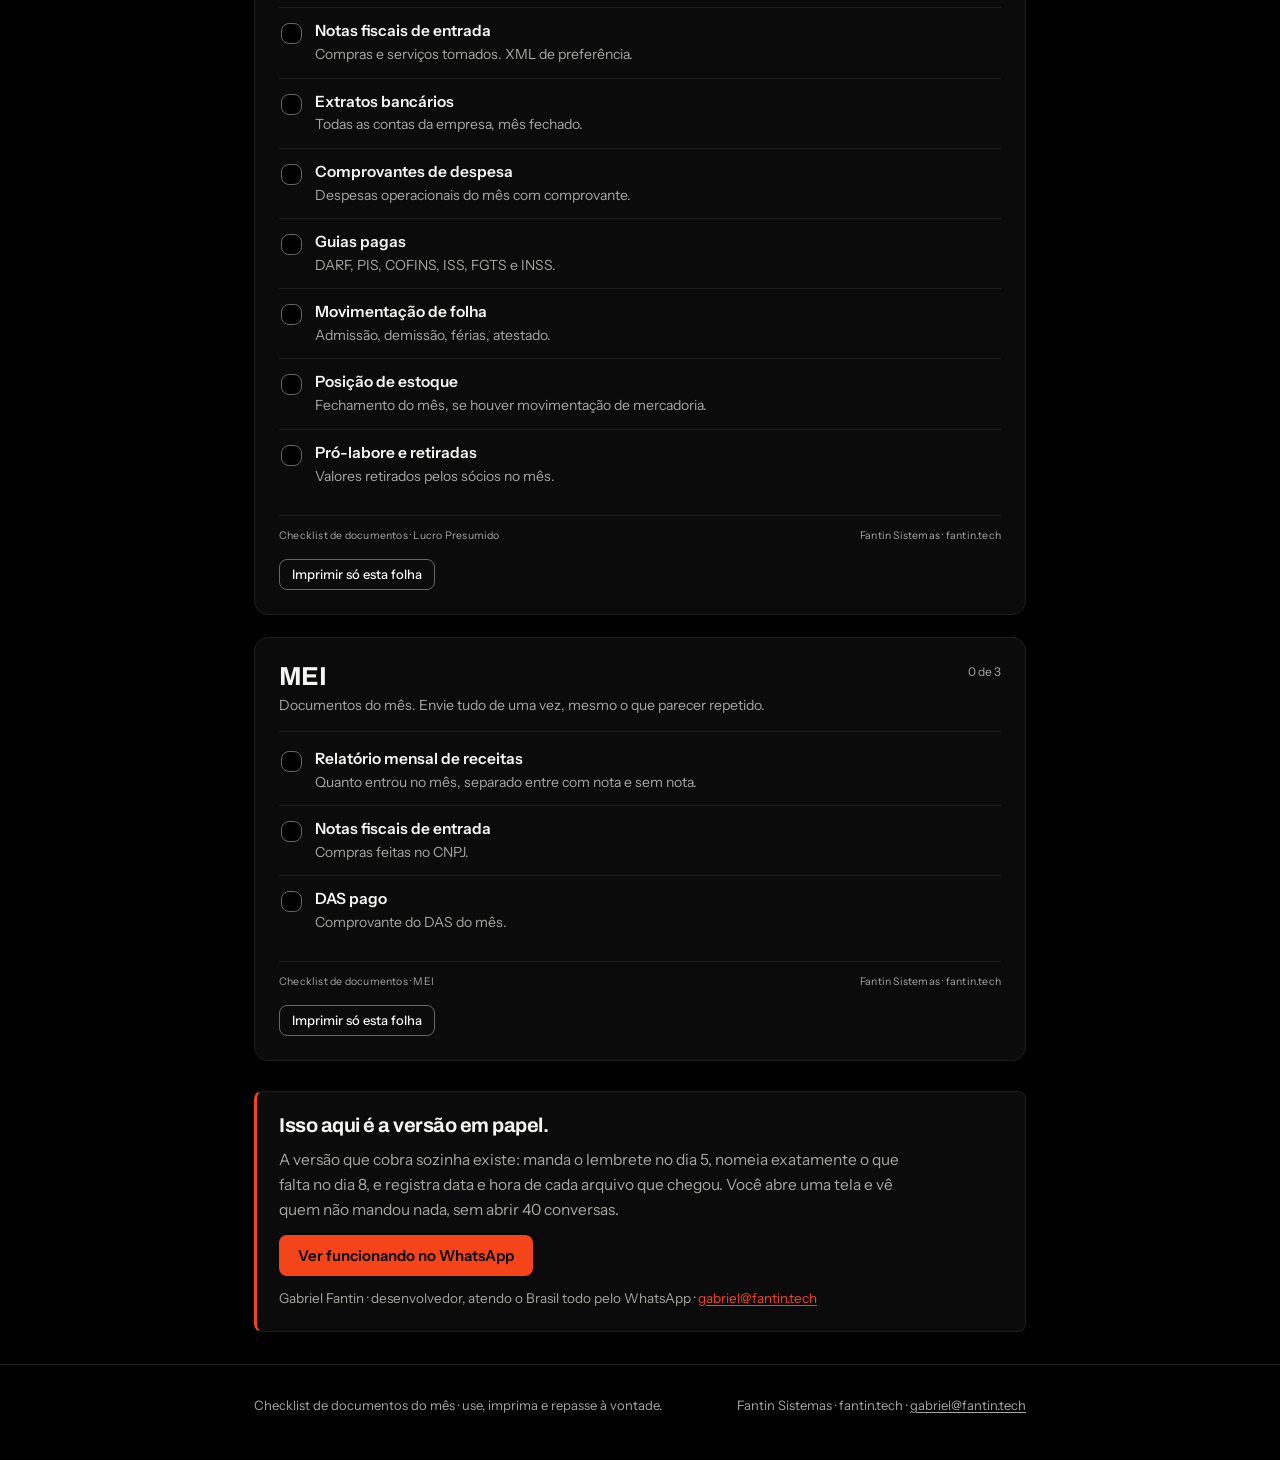
==== commit e4b8187e: "Site todo preto, refeito do zero Visual novo, em um modo só: fundo #000, texto quase branco e o lara" ====
--- a/checklist-documentos/index.html
+++ b/checklist-documentos/index.html
@@ -2,6 +2,8 @@
 <html lang="pt-BR" data-tema="papel">
 <head>
 <meta charset="utf-8">
+<meta name="theme-color" content="#000000">
+<meta name="color-scheme" content="dark">
 <meta name="viewport" content="width=device-width, initial-scale=1">
 <title>Checklist de documentos do mês — por regime tributário</title>
 <meta name="description" content="O que o cliente precisa mandar todo mês, por regime tributário. Marque, personalize com o nome do escritório e imprima — uma folha por regime.">
@@ -159,10 +161,10 @@
 .mark svg{color:var(--acento)}
 .mark{align-items:center;gap:10px}
 .mark .wordmark{font-family:var(--f-display);font-weight:700;letter-spacing:.1em}
-header{background:var(--papel-2)}
+header{background:var(--fundo-2)}
 
 .btn:hover{background:var(--fundo-2)}
-.folha{background:var(--papel-2)}
+.folha{background:var(--fundo-2)}
 
 @media print{
   /* tokens voltam ao claro: papel escuro gasta tinta e não lê */
--- a/ponte.css
+++ b/ponte.css
@@ -4,79 +4,63 @@
    As páginas secundárias (privacidade, checklists) foram escritas com as
    variáveis do sistema antigo (sistema/tokens.css). Em vez de reescrever
    cada regra delas, esta ponte aponta cada variável antiga para um token de
-   tokens.css. Resultado: as mesmas páginas, no papel + laranja, com claro e
-   escuro, sem nenhuma cor escrita à mão. Carregue DEPOIS de sistema/tokens.css.
+   tokens.css. Resultado: as mesmas páginas, no preto + laranja do site,
+   sem nenhuma cor escrita à mão. Carregue DEPOIS de sistema/tokens.css.
+
+   Na impressão, o checklist volta para o papel branco (regra própria dele).
    ========================================================================== */
 
 @import url("tokens.css");
-
-@font-face {
-  font-family: "Archivo";
-  src: url("assets/fontes/archivo.woff2") format("woff2");
-  font-weight: 600 700;
-  font-display: swap;
-}
-@font-face {
-  font-family: "Instrument Sans";
-  src: url("assets/fontes/instrument-sans.woff2") format("woff2");
-  font-weight: 400 600;
-  font-display: swap;
-}
-@font-face {
-  font-family: "JetBrains Mono";
-  src: url("assets/fontes/jetbrains-mono.woff2") format("woff2");
-  /* arquivo fixo no peso 500 (só rótulos e preços): serve 400 e 500 */
-  font-weight: 400 500;
-  font-display: swap;
-}
+@import url("fontes.css");
 
 :root,
 :root[data-tema],
 :root[data-theme] {
-  color-scheme: light dark;
+  color-scheme: dark;
 
   /* fundo */
-  --fundo: var(--papel);
-  --fundo-2: var(--papel-2);
-  --fundo-3: var(--papel-3);
-  --fundo-alto: var(--papel-2);
-  --fundo-inverso: var(--banda);
+  --fundo: var(--breu);
+  --fundo-2: var(--breu-2);
+  --fundo-3: var(--breu-3);
+  --fundo-alto: var(--breu-2);
+  --fundo-inverso: var(--breu-3);
 
   /* texto */
-  --texto: var(--tinta);
-  --texto-2: var(--tinta-2);
-  --texto-3: var(--tinta-3);
-  --texto-inverso: var(--banda-tinta);
+  --texto: var(--luz);
+  --texto-2: var(--luz-2);
+  --texto-3: var(--luz-3);
+  --texto-inverso: var(--luz);
 
-  /* linhas: --linha já é o token novo */
-  --linha-forte: var(--linha-2);
-  --linha-inversa: var(--banda-tinta-2);
-  --pauta: var(--linha);
+  /* linhas */
+  --linha: var(--fio);
+  --linha-forte: var(--fio-2);
+  --linha-inversa: var(--luz-3);
+  --pauta: var(--fio);
 
-  /* acento: o laranja de texto serve de fundo de botão com texto em papel-2
-     por cima (o mesmo par nos dois modos); no hover, o botão fica tinta */
-  --acento: var(--marca-texto);
-  --acento-hover: var(--tinta);
-  --acento-ativo: var(--tinta);
-  --acento-suave: var(--marca-tint);
-  --texto-sobre-acento: var(--papel-2);
+  /* acento: o laranja serve de texto e de fundo de botão (com preto por
+     cima); no hover, o laranja mais claro */
+  --acento: var(--marca);
+  --acento-hover: var(--marca-2);
+  --acento-ativo: var(--marca-2);
+  --acento-suave: var(--marca-fundo);
+  --texto-sobre-acento: var(--sobre-marca);
 
   /* estado */
   --ok: var(--sucesso);
   --verde: var(--sucesso);
-  --verde-hover: var(--tinta);
+  --verde-hover: var(--luz);
   --aviso: var(--atencao);
-  --erro: var(--marca-texto);
-  --etiqueta: var(--marca-tint);
+  --erro: var(--marca);
+  --etiqueta: var(--marca-fundo);
 
-  /* sombra só neutra, dos tokens; foco é o outline, sem anel colorido */
+  /* no preto não tem sombra: o relevo é o fio; foco é o outline */
   --elev-0: none;
   --elev-1: var(--sh-1);
   --elev-2: var(--sh-2);
   --elev-3: var(--sh-3);
   --anel-foco: none;
 
-  /* raio: cantos discretos do sistema novo */
+  /* raio */
   --raio-1: var(--r-sm);
   --raio-2: var(--r-sm);
   --raio-3: var(--r-md);
@@ -85,3 +69,26 @@
   --fonte-titulo: var(--f-display);
   --fonte-texto: var(--f-sans);
 }
+
+html, body { background: var(--breu); }
+
+/* impressão: papel branco e tinta preta (preto no papel gasta tinta e não lê).
+   Basta trocar os tokens-base: todas as variáveis da ponte apontam para eles. */
+@media print {
+  :root,
+  :root[data-tema],
+  :root[data-theme] {
+    color-scheme: light;
+    --breu: #ffffff;
+    --breu-2: #ffffff;
+    --breu-3: #f2f2f2;
+    --luz: #000000;
+    --luz-2: #333333;
+    --luz-3: #555555;
+    --fio: #cccccc;
+    --fio-2: #999999;
+    --marca: #c42c06;
+    --marca-fundo: #ffffff;
+    --sobre-marca: #ffffff;
+  }
+}
